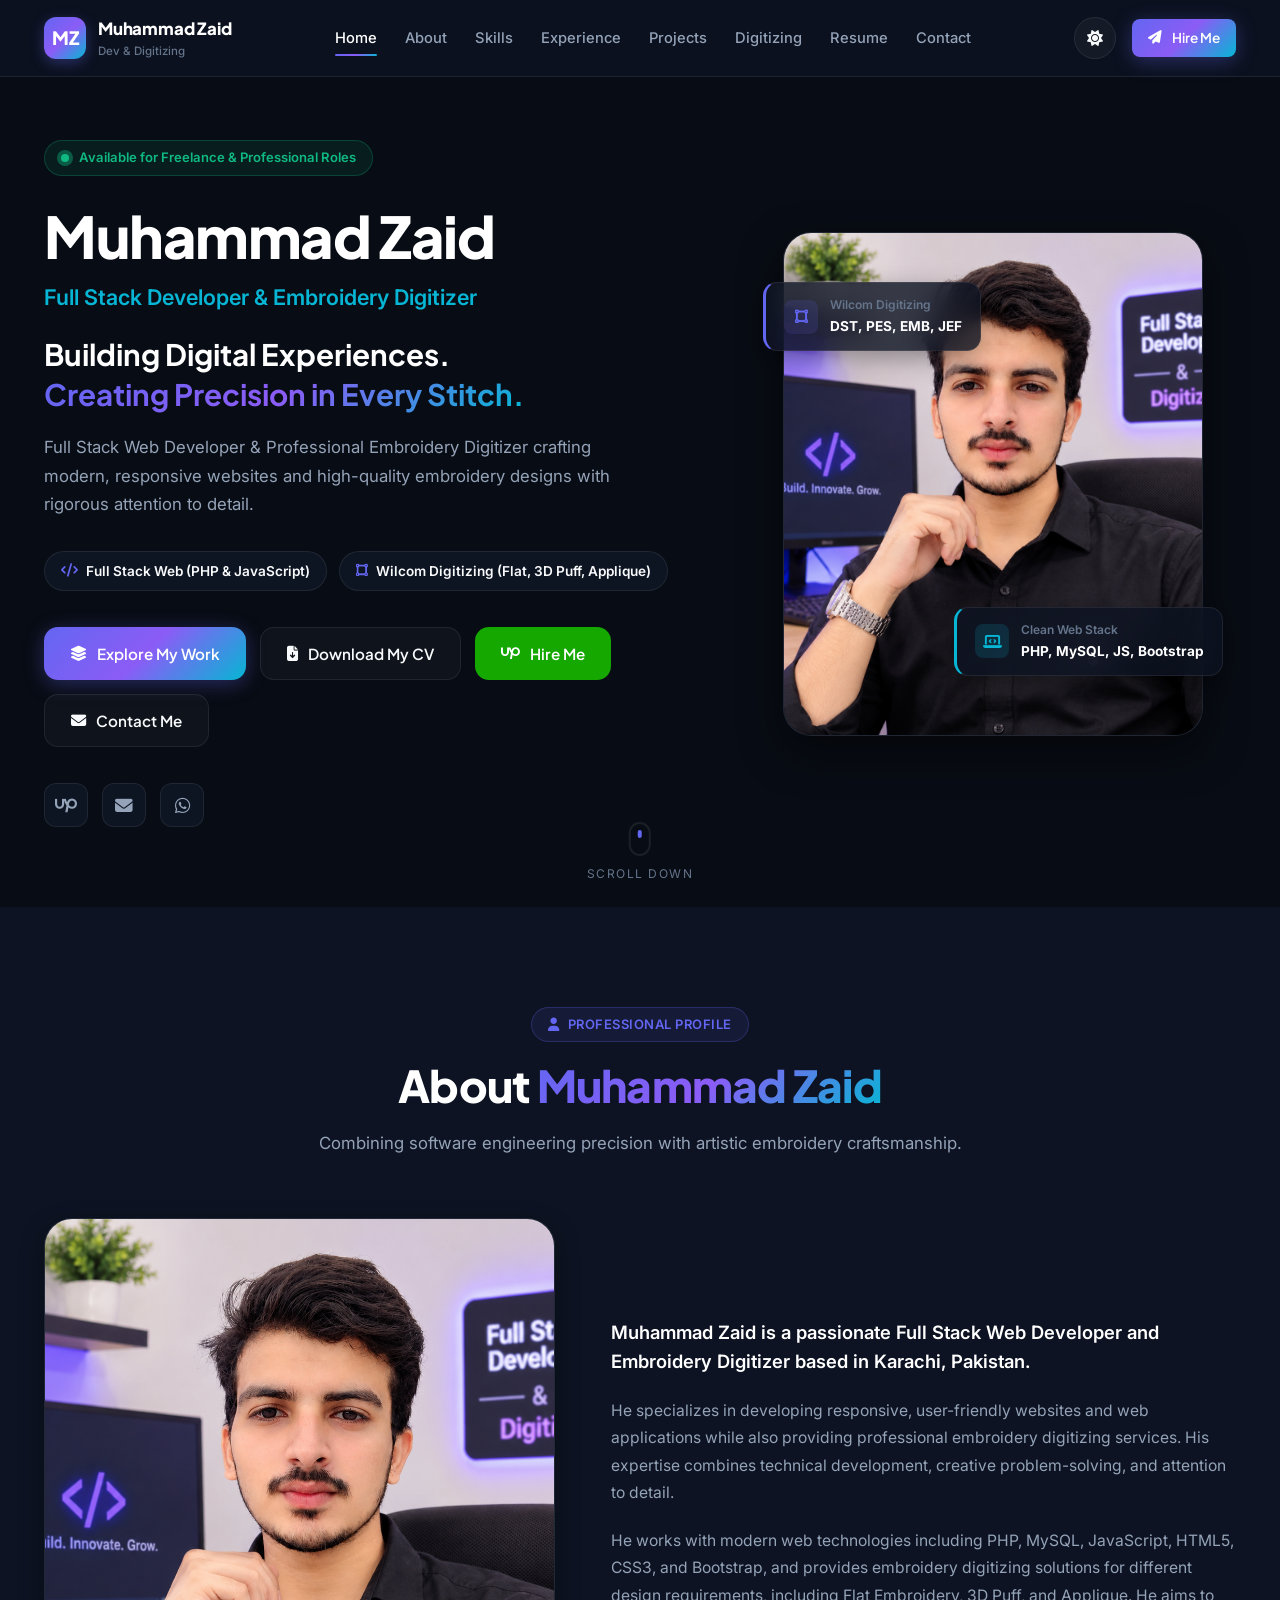
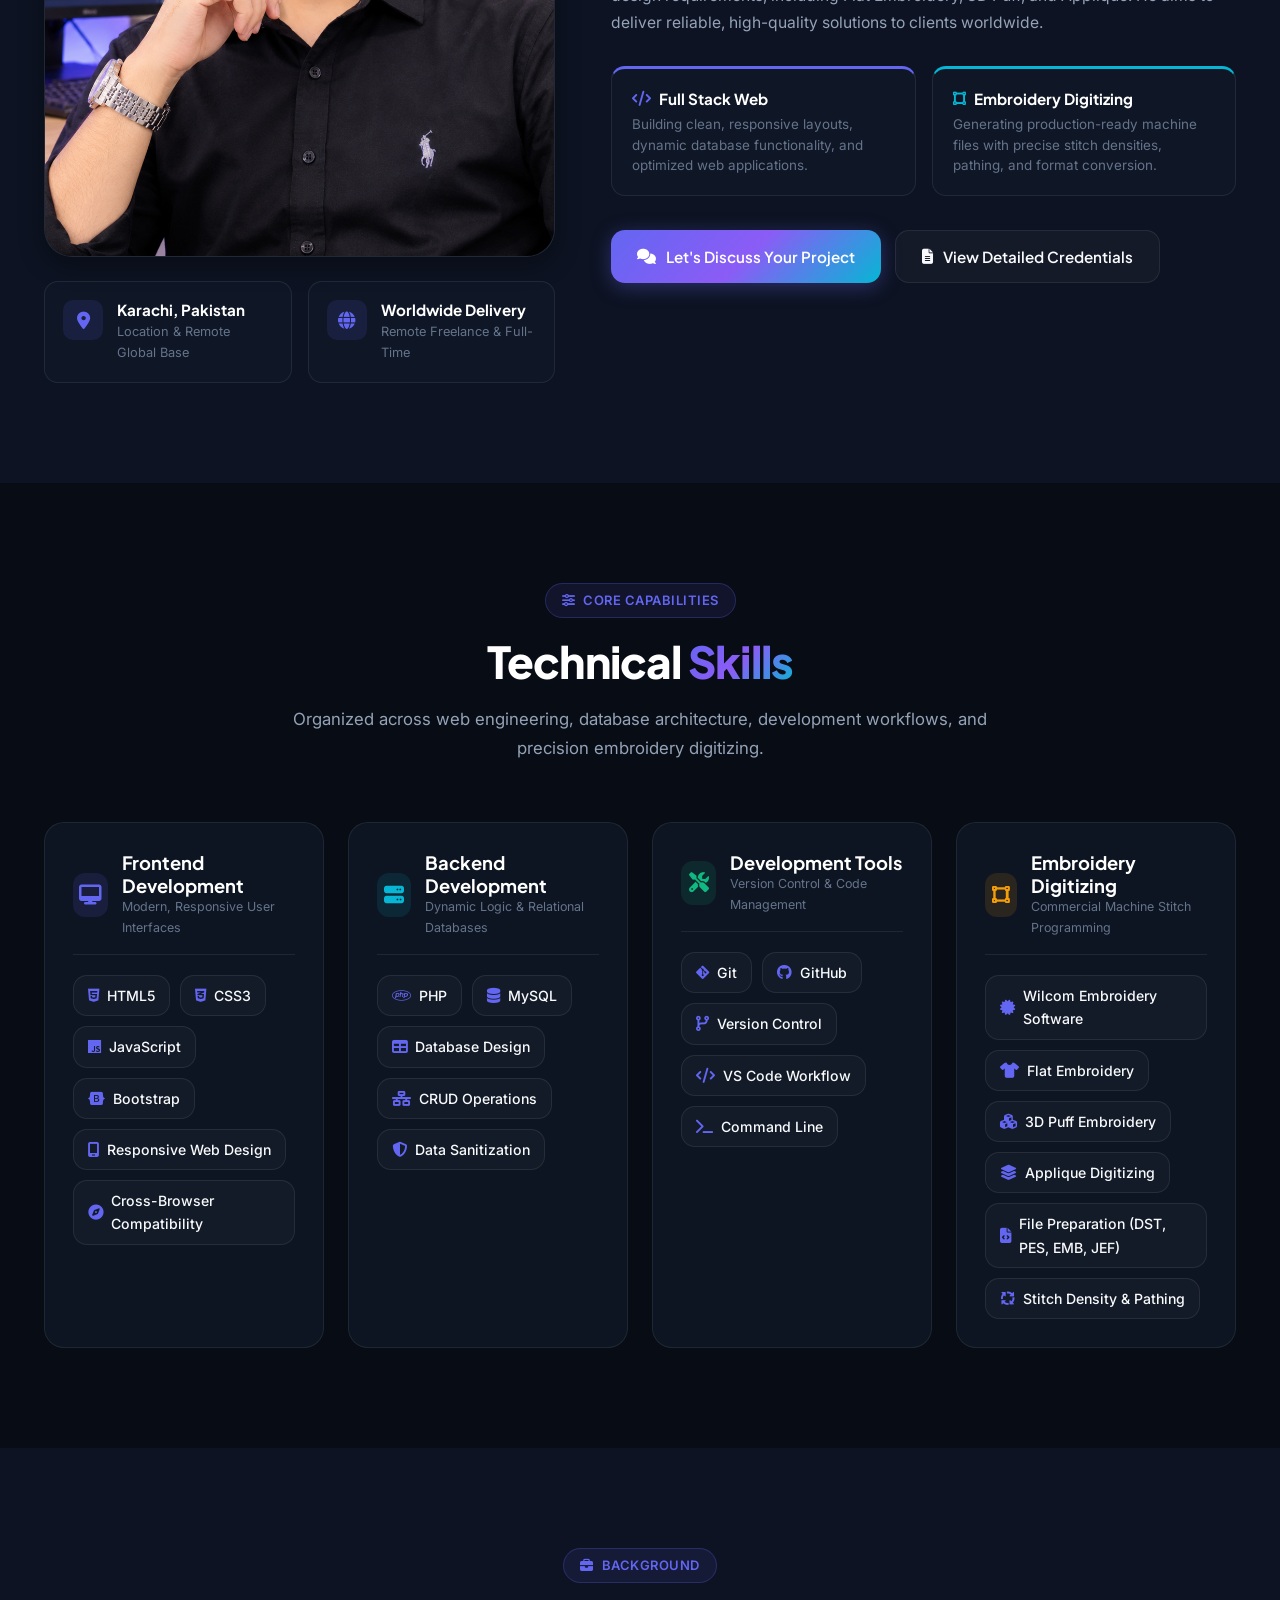
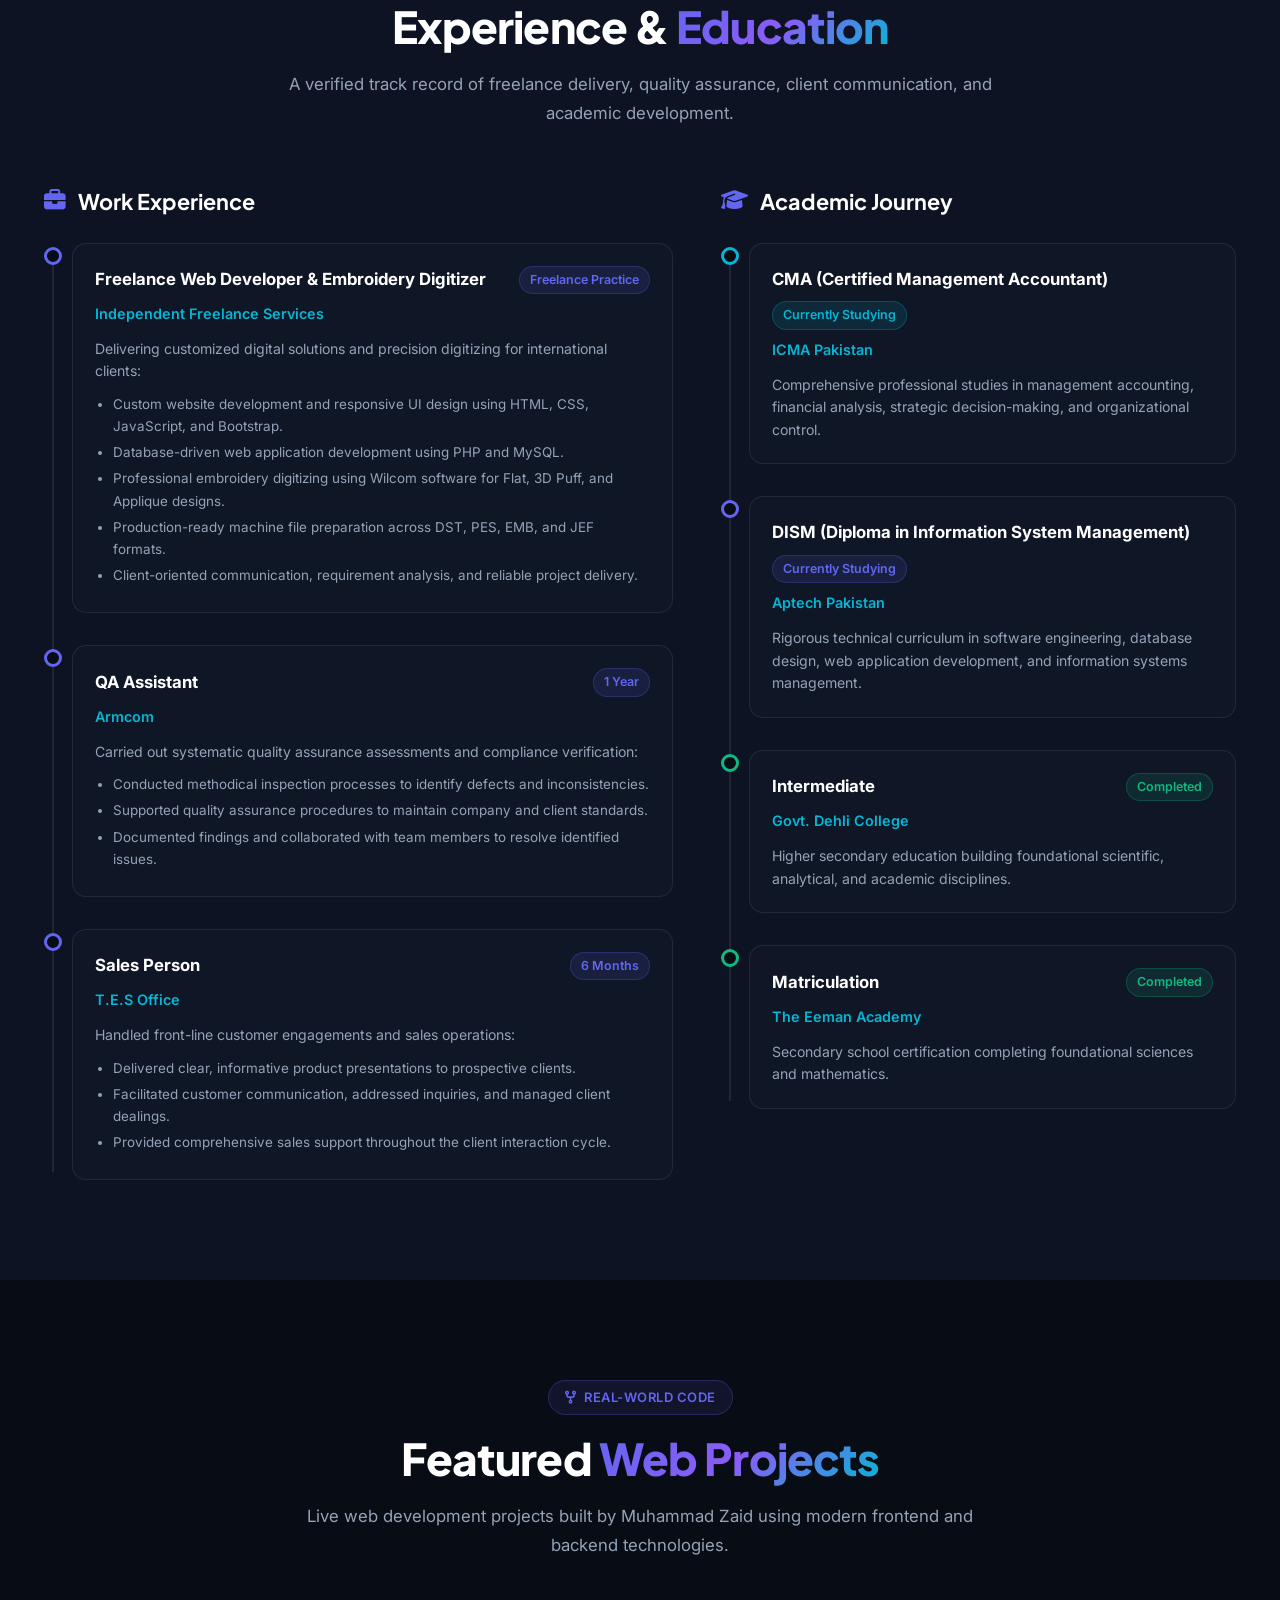
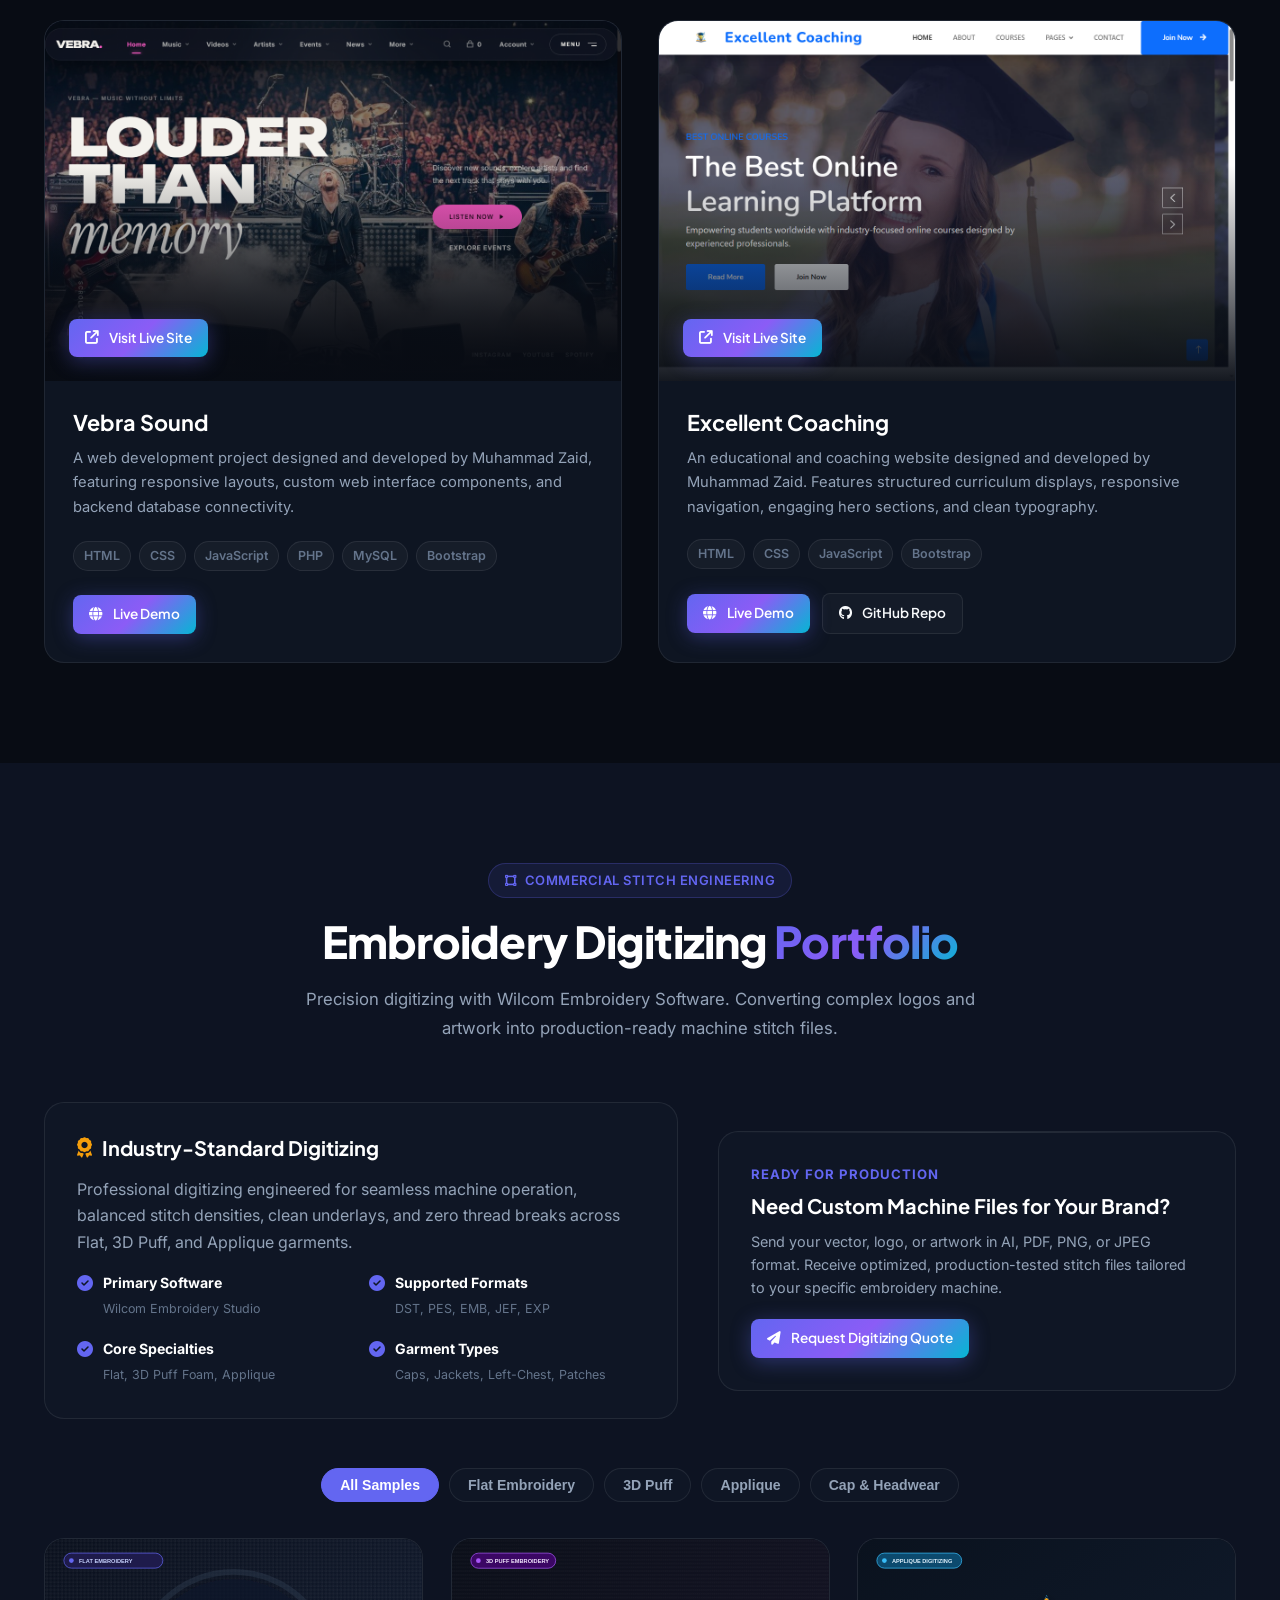
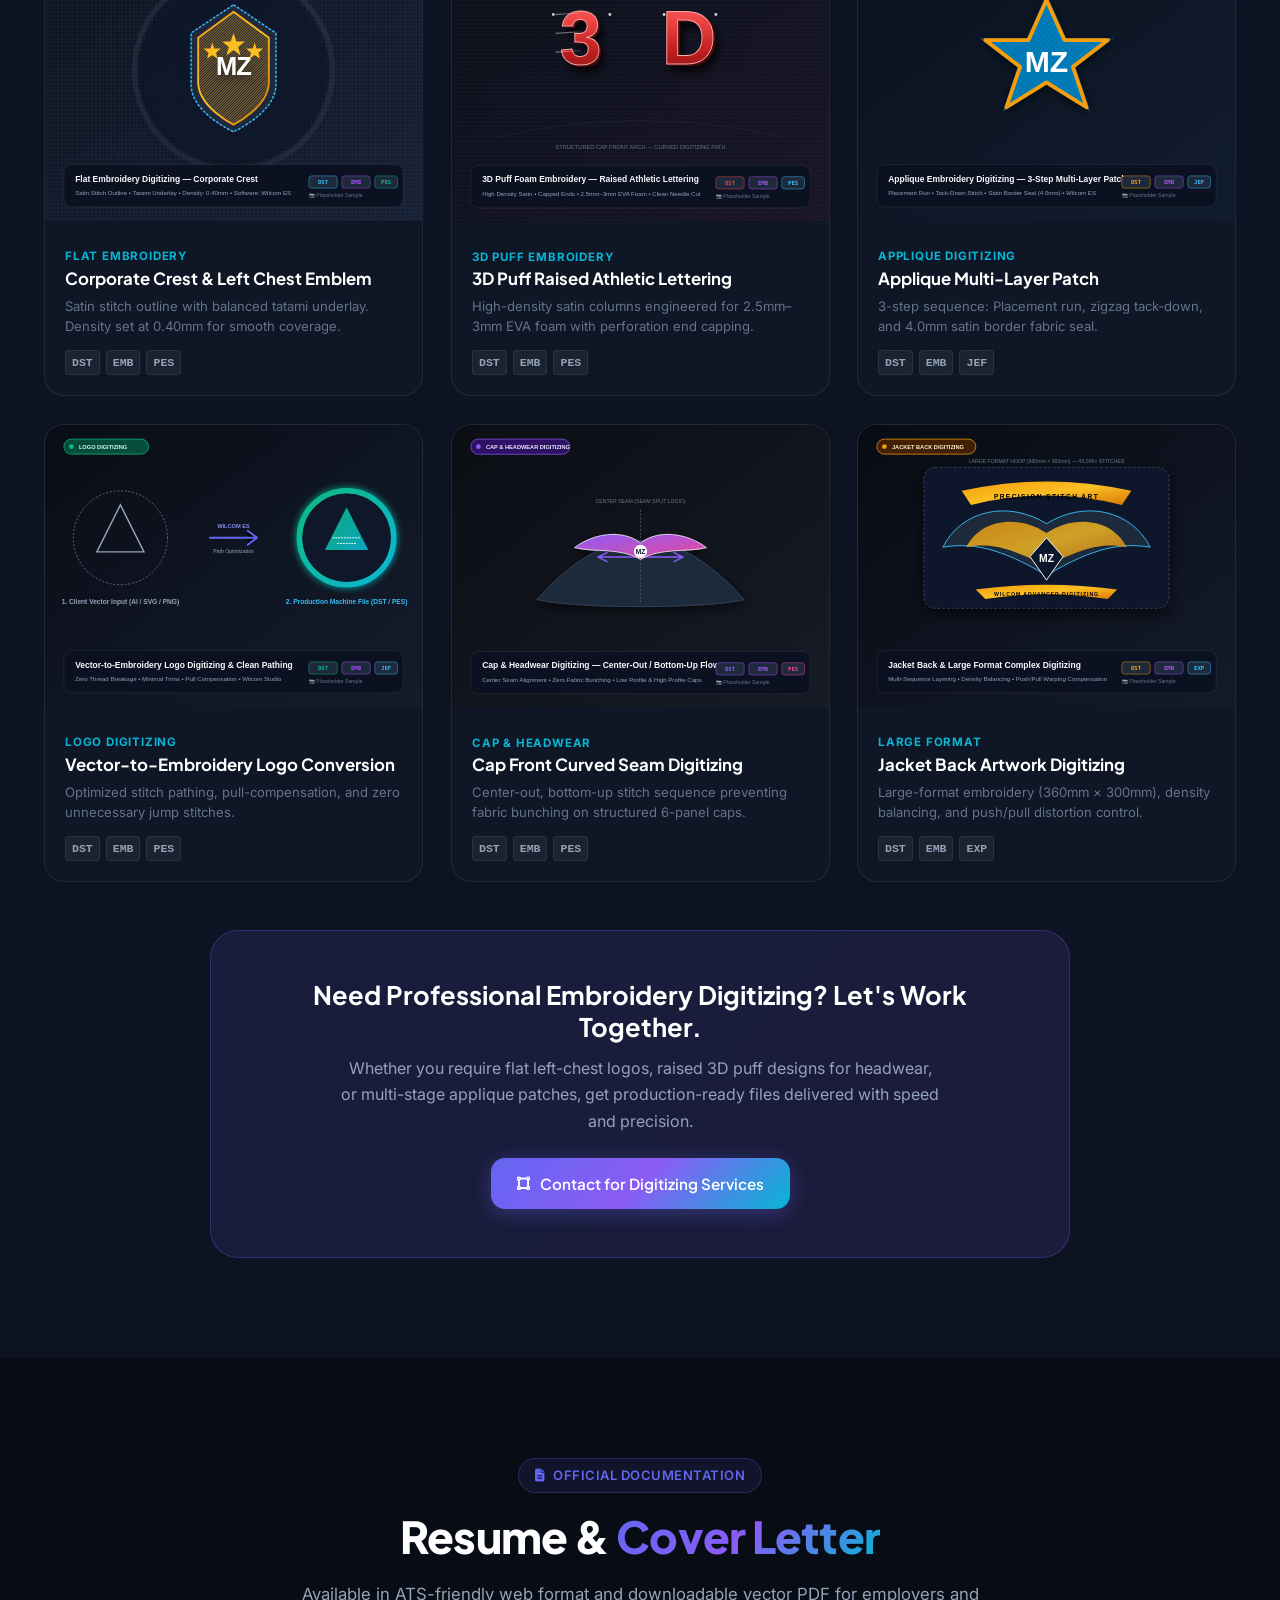
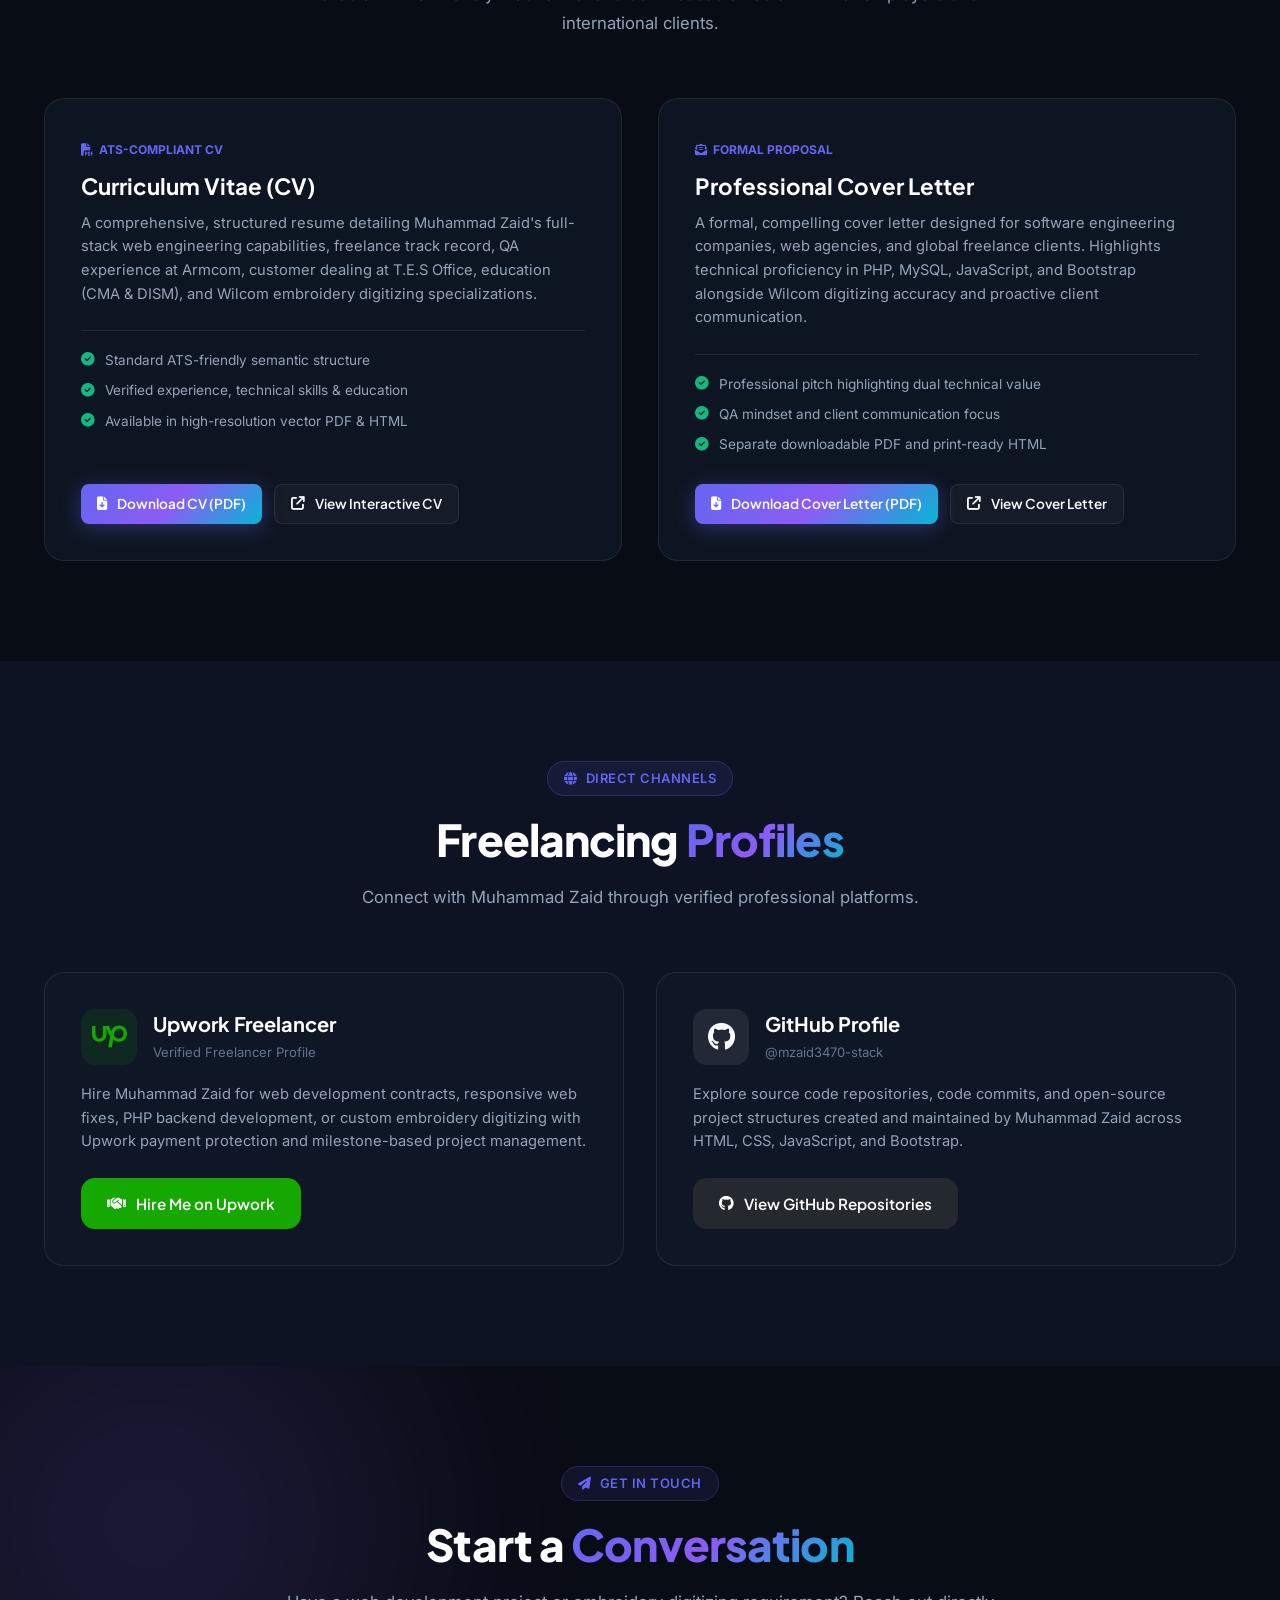
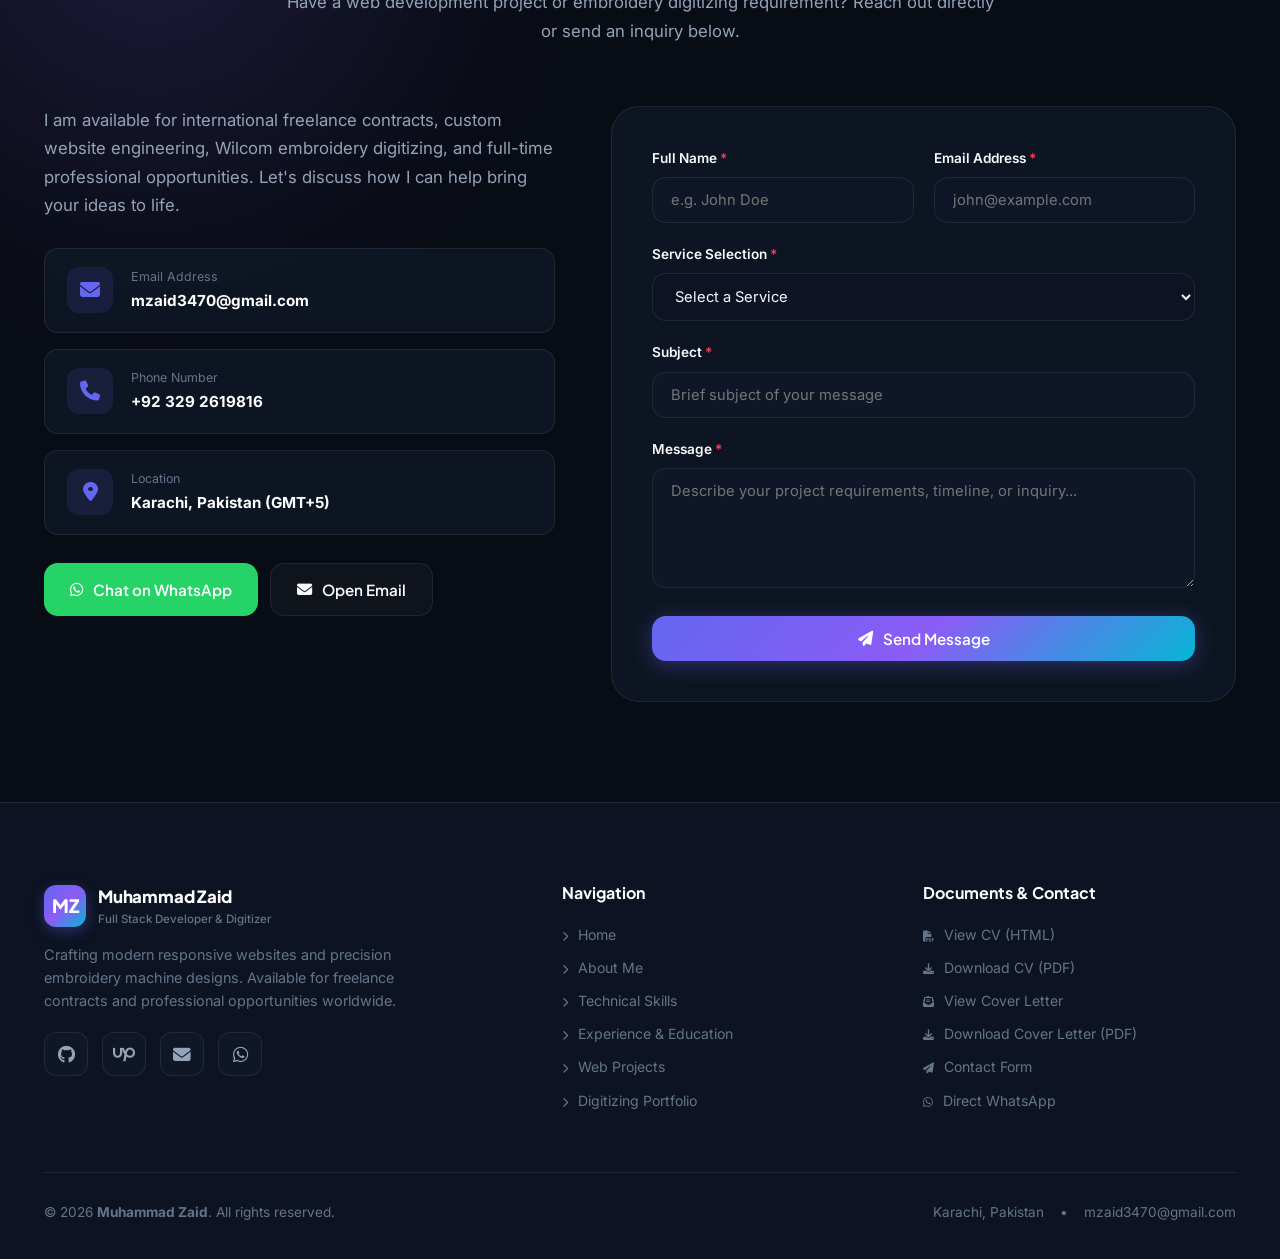
==== index.html @ b8ef4bdf "Initial portfolio upload" ====
<!DOCTYPE html>
<html lang="en" data-theme="dark">

<head>
  <meta charset="UTF-8">
  <meta name="viewport" content="width=device-width, initial-scale=1.0">

  <!-- Primary SEO Meta Tags -->
  <title>Muhammad Zaid — Full Stack Developer &amp; Professional Embroidery Digitizer</title>
  <meta name="title" content="Muhammad Zaid — Full Stack Developer &amp; Professional Embroidery Digitizer">
  <meta name="description"
    content="Official portfolio of Muhammad Zaid, Full Stack Web Developer &amp; Embroidery Digitizer based in Karachi, Pakistan. Specializing in PHP, MySQL, JavaScript, Bootstrap, and Wilcom Embroidery Digitizing (Flat, 3D Puff, Applique).">
  <meta name="keywords"
    content="Muhammad Zaid, Full Stack Developer, Web Developer in Karachi, PHP Developer, Embroidery Digitizer, Wilcom Digitizing, 3D Puff Digitizing, Professional Embroidery Services, Flat Embroidery, Applique Digitizing, DST, PES, EMB, Karachi Developer">
  <meta name="author" content="Muhammad Zaid">
  <meta name="robots" content="index, follow">

  <!-- Open Graph / Facebook -->
  <meta property="og:type" content="website">
  <meta property="og:url" content="https://mzaid3470-stack.github.io/">
  <meta property="og:title" content="Muhammad Zaid — Full Stack Developer &amp; Professional Embroidery Digitizer">
  <meta property="og:description"
    content="Building Digital Experiences. Creating Precision in Every Stitch. Explore web development projects and professional embroidery digitizing solutions.">
  <meta property="og:image" content="assets/images/profile/profile.png">

  <!-- Twitter -->
  <meta property="twitter:card" content="summary_large_image">
  <meta property="twitter:url" content="https://mzaid3470-stack.github.io/">
  <meta property="twitter:title" content="Muhammad Zaid — Full Stack Developer &amp; Professional Embroidery Digitizer">
  <meta property="twitter:description"
    content="Building Digital Experiences. Creating Precision in Every Stitch. Responsive web applications and precision embroidery digitizing.">
  <meta property="twitter:image" content="assets/images/profile/profile.png">

  <!-- Favicons -->
  <link rel="icon" type="image/svg+xml" href="assets/icons/favicon.svg">

  <!-- Google Fonts: Inter & Plus Jakarta Sans -->
  <link rel="preconnect" href="https://fonts.googleapis.com">
  <link rel="preconnect" href="https://fonts.gstatic.com" crossorigin>
  <link
    href="https://fonts.googleapis.com/css2?family=Inter:wght@400;500;600;700&family=Plus+Jakarta+Sans:wght@600;700;800;900&display=swap"
    rel="stylesheet">

  <!-- Font Awesome 6 -->
  <link rel="stylesheet" href="https://cdnjs.cloudflare.com/ajax/libs/font-awesome/6.4.0/css/all.min.css">

  <!-- Stylesheets -->
  <link rel="stylesheet" href="assets/css/style.css">
  <link rel="stylesheet" href="assets/css/animations.css">

  <!-- Schema.org JSON-LD Structured Data for SEO -->
  <script type="application/ld+json">
  {
    "@context": "https://schema.org",
    "@type": "Person",
    "name": "Muhammad Zaid",
    "jobTitle": "Full Stack Developer & Embroidery Digitizer",
    "url": "https://mzaid3470-stack.github.io/",
    "email": "mzaid3470@gmail.com",
    "telephone": "+923292619816",
    "address": {
      "@type": "PostalAddress",
      "addressLocality": "Karachi",
      "addressCountry": "Pakistan"
    },
    "sameAs": [
      "https://github.com/mzaid3470-stack",
      "https://www.upwork.com/freelancers/~01fb4c901421a1fd44?mp_source=share"
    ],
    "knowsAbout": [
      "Web Development",
      "PHP",
      "MySQL",
      "JavaScript",
      "Bootstrap",
      "HTML5",
      "CSS3",
      "Embroidery Digitizing",
      "Wilcom Embroidery Software",
      "Flat Embroidery",
      "3D Puff Embroidery",
      "Applique Digitizing"
    ]
  }
  </script>
</head>

<body>

  <!-- Background Decorative Glowing Orbs -->
  <div class="bg-glow-orb orb-1" aria-hidden="true"></div>
  <div class="bg-glow-orb orb-2" aria-hidden="true"></div>

  <!-- ========================================================================
       NAVIGATION BAR
       ======================================================================== -->
  <header class="navbar" role="banner">
    <div class="container nav-container">

      <!-- Brand Logo -->
      <a href="#home" class="nav-brand" aria-label="Muhammad Zaid Home">
        <div class="brand-logo-badge">MZ</div>
        <div class="brand-text">
          <span class="brand-name">Muhammad Zaid</span>
          <span class="brand-tagline">Dev &amp; Digitizing</span>
        </div>
      </a>

      <!-- Navigation Links -->
      <nav id="nav-menu" class="nav-menu" role="navigation" aria-label="Main Navigation">
        <a href="#home" class="nav-link active">Home</a>
        <a href="#about" class="nav-link">About</a>
        <a href="#skills" class="nav-link">Skills</a>
        <a href="#experience" class="nav-link">Experience</a>
        <a href="#projects" class="nav-link">Projects</a>
        <a href="#digitizing" class="nav-link">Digitizing</a>
        <a href="#resume" class="nav-link">Resume</a>
        <a href="#contact" class="nav-link">Contact</a>
      </nav>

      <!-- Nav Actions: Theme Toggle & Quick CTA -->
      <div class="nav-actions">
        <!-- Theme Toggle Button -->
        <button id="theme-toggle" class="theme-toggle" aria-label="Switch between dark and light mode">
          <i class="fa-solid fa-sun" aria-hidden="true"></i>
        </button>

        <!-- Quick Hire CTA -->
        <a href="https://www.upwork.com/freelancers/~01fb4c901421a1fd44?mp_source=share" target="_blank" rel="noopener"
          class="btn btn-sm btn-primary btn-shimmer">
          <i class="fa-solid fa-paper-plane" aria-hidden="true"></i> Hire Me
        </a>

        <!-- Mobile Menu Toggle Button -->
        <button id="mobile-toggle" class="mobile-toggle" aria-label="Toggle navigation menu" aria-expanded="false">
          <i class="fa-solid fa-bars" aria-hidden="true"></i>
        </button>
      </div>

    </div>
  </header>

  <main>
    <!-- ========================================================================
         SECTION 1: HERO
         ======================================================================== -->
    <section id="home" class="hero-section" aria-label="Introduction and Overview">
      <div class="container hero-grid">

        <!-- Hero Text Content -->
        <div class="hero-content reveal-on-scroll">

          <!-- Status Badge -->
          <div class="status-badge">
            <span class="pulse-dot"></span>
            <span>Available for Freelance &amp; Professional Roles</span>
          </div>

          <h1 class="hero-name">Muhammad Zaid</h1>
          <span class="hero-title-badge">Full Stack Developer &amp; Embroidery Digitizer</span>

          <h2 class="hero-headline">
            Building Digital Experiences. <br>
            <span class="gradient-text">Creating Precision in Every Stitch.</span>
          </h2>

          <p class="hero-intro">
            Full Stack Web Developer &amp; Professional Embroidery Digitizer crafting modern, responsive websites and
            high-quality embroidery designs with rigorous attention to detail.
          </p>

          <!-- Dual Specialty Tags -->
          <div class="dual-specialty-tags">
            <div class="specialty-tag">
              <i class="fa-solid fa-code"></i> Full Stack Web (PHP &amp; JavaScript)
            </div>
            <div class="specialty-tag">
              <i class="fa-solid fa-vector-square"></i> Wilcom Digitizing (Flat, 3D Puff, Applique)
            </div>
          </div>

          <!-- Hero Action Buttons -->
          <div class="hero-cta-group">
            <a href="#projects" class="btn btn-primary btn-shimmer">
              <i class="fa-solid fa-layer-group"></i> Explore My Work
            </a>
            <a href="assets/documents/Muhammad_Zaid_CV.pdf" download="Muhammad_Zaid_CV.pdf" class="btn btn-outline">
              <i class="fa-solid fa-file-arrow-down"></i> Download My CV
            </a>
            <a href="https://www.upwork.com/freelancers/~01fb4c901421a1fd44?mp_source=share" target="_blank"
              rel="noopener" class="btn btn-upwork">
              <i class="fa-brands fa-upwork"></i> Hire Me
            </a>
            <a href="#contact" class="btn btn-outline">
              <i class="fa-solid fa-envelope"></i> Contact Me
            </a>
          </div>

          <!-- Hero Social Links -->
          <div class="hero-social-links">
           
            <a href="https://www.upwork.com/freelancers/~01fb4c901421a1fd44?mp_source=share" target="_blank"
              rel="noopener" class="social-link" aria-label="Hire on Upwork">
              <i class="fa-brands fa-upwork"></i>
            </a>
            <a href="mailto:mzaid3470@gmail.com" class="social-link" aria-label="Send Email">
              <i class="fa-solid fa-envelope"></i>
            </a>
            <a href="https://wa.me/923292619816" target="_blank" rel="noopener" class="social-link"
              aria-label="Chat on WhatsApp">
              <i class="fa-brands fa-whatsapp"></i>
            </a>
          </div>

        </div>

        <!-- Hero Visual / Profile Image Card with Floating Badges -->
        <div class="hero-visual reveal-on-scroll delay-2">
          <div class="avatar-card-wrapper">

            <!-- Floating Badge 1: Embroidery Digitizing -->
            <div class="floating-badge badge-1">
              <div class="badge-icon">
                <i class="fa-solid fa-vector-square"></i>
              </div>
              <div class="badge-content">
                <span class="badge-title">Wilcom Digitizing</span>
                <span class="badge-val">DST, PES, EMB, JEF</span>
              </div>
            </div>

            <!-- Profile Avatar Frame -->
            <div class="avatar-frame">
              <img src="assets/images/profile/profile.png"
                alt="Muhammad Zaid — Full Stack Developer and Professional Embroidery Digitizer" id="profile-img">
            </div>

            <!-- Floating Badge 2: Web Stack -->
            <div class="floating-badge badge-2">
              <div class="badge-icon">
                <i class="fa-solid fa-laptop-code"></i>
              </div>
              <div class="badge-content">
                <span class="badge-title">Clean Web Stack</span>
                <span class="badge-val">PHP, MySQL, JS, Bootstrap</span>
              </div>
            </div>

          </div>
        </div>

      </div>

      <!-- Scroll Indicator -->
      <a href="#about" class="hero-scroll-indicator" aria-label="Scroll down to About section">
        <div class="mouse-icon">
          <div class="mouse-wheel"></div>
        </div>
        <span>Scroll Down</span>
      </a>
    </section>


    <!-- ========================================================================
         SECTION 2: ABOUT ME
         ======================================================================== -->
    <section id="about" class="section section-alt" aria-label="About Muhammad Zaid">
      <div class="container">

        <div class="section-header reveal-on-scroll">
          <span class="section-tag"><i class="fa-solid fa-user"></i> Professional Profile</span>
          <h2 class="section-title">About <span class="gradient-text">Muhammad Zaid</span></h2>
          <p class="section-description">
            Combining software engineering precision with artistic embroidery craftsmanship.
          </p>
        </div>

        <div class="about-grid">

          <!-- Left Column: Visual Profile Card & Quick Facts -->
          <div class="about-card-wrapper reveal-left">
            <div class="about-image-card">
              <img src="assets/images/profile/profile.png" alt="Muhammad Zaid Profile Picture">
            </div>

            <!-- Quick Metrics Grid (factual) -->
            <div class="experience-metrics-grid">
              <div class="metric-card">
                <div class="metric-icon"><i class="fa-solid fa-location-dot"></i></div>
                <div class="metric-info">
                  <h4>Karachi, Pakistan</h4>
                  <p>Location &amp; Remote Global Base</p>
                </div>
              </div>
              <div class="metric-card">
                <div class="metric-icon"><i class="fa-solid fa-globe"></i></div>
                <div class="metric-info">
                  <h4>Worldwide Delivery</h4>
                  <p>Remote Freelance &amp; Full-Time</p>
                </div>
              </div>
            </div>
          </div>

          <!-- Right Column: Professional Narrative -->
          <div class="about-text-content reveal-right">
            <p class="about-lead">
              Muhammad Zaid is a passionate Full Stack Web Developer and Embroidery Digitizer based in Karachi,
              Pakistan.
            </p>

            <p class="about-body">
              He specializes in developing responsive, user-friendly websites and web applications while also providing
              professional embroidery digitizing services. His expertise combines technical development, creative
              problem-solving, and attention to detail.
            </p>

            <p class="about-body">
              He works with modern web technologies including PHP, MySQL, JavaScript, HTML5, CSS3, and Bootstrap, and
              provides embroidery digitizing solutions for different design requirements, including Flat Embroidery, 3D
              Puff, and Applique. He aims to deliver reliable, high-quality solutions to clients worldwide.
            </p>

            <!-- Dual Pillars Breakdown -->
            <div class="about-pillars">
              <div class="pillar-card">
                <h4><i class="fa-solid fa-code" style="color: var(--accent-indigo);"></i> Full Stack Web</h4>
                <p>Building clean, responsive layouts, dynamic database functionality, and optimized web applications.
                </p>
              </div>
              <div class="pillar-card">
                <h4><i class="fa-solid fa-vector-square" style="color: var(--accent-cyan);"></i> Embroidery Digitizing
                </h4>
                <p>Generating production-ready machine files with precise stitch densities, pathing, and format
                  conversion.</p>
              </div>
            </div>

            <div style="margin-top: 14px; display: flex; gap: 14px; flex-wrap: wrap;">
              <a href="#contact" class="btn btn-primary">
                <i class="fa-solid fa-comments"></i> Let's Discuss Your Project
              </a>
              <a href="#resume" class="btn btn-outline">
                <i class="fa-solid fa-file-lines"></i> View Detailed Credentials
              </a>
            </div>

          </div>

        </div>

      </div>
    </section>


    <!-- ========================================================================
         SECTION 3: TECHNICAL SKILLS
         ======================================================================== -->
    <section id="skills" class="section" aria-label="Technical Skills and Competencies">
      <div class="container">

        <div class="section-header reveal-on-scroll">
          <span class="section-tag"><i class="fa-solid fa-sliders"></i> Core Capabilities</span>
          <h2 class="section-title">Technical <span class="gradient-text">Skills</span></h2>
          <p class="section-description">
            Organized across web engineering, database architecture, development workflows, and precision embroidery
            digitizing.
          </p>
        </div>

        <div class="skills-container-grid">

          <!-- Category 1: Frontend Development -->
          <div class="skills-category-card cat-frontend reveal-on-scroll delay-1">
            <div class="category-header">
              <div class="category-icon">
                <i class="fa-solid fa-desktop"></i>
              </div>
              <div>
                <h3>Frontend Development</h3>
                <span>Modern, Responsive User Interfaces</span>
              </div>
            </div>
            <div class="skills-list">
              <span class="skill-chip"><i class="fa-brands fa-html5"></i> HTML5</span>
              <span class="skill-chip"><i class="fa-brands fa-css3-alt"></i> CSS3</span>
              <span class="skill-chip"><i class="fa-brands fa-js"></i> JavaScript</span>
              <span class="skill-chip"><i class="fa-brands fa-bootstrap"></i> Bootstrap</span>
              <span class="skill-chip"><i class="fa-solid fa-mobile-screen"></i> Responsive Web Design</span>
              <span class="skill-chip"><i class="fa-solid fa-compass"></i> Cross-Browser Compatibility</span>
            </div>
          </div>

          <!-- Category 2: Backend Development -->
          <div class="skills-category-card cat-backend reveal-on-scroll delay-2">
            <div class="category-header">
              <div class="category-icon">
                <i class="fa-solid fa-server"></i>
              </div>
              <div>
                <h3>Backend Development</h3>
                <span>Dynamic Logic &amp; Relational Databases</span>
              </div>
            </div>
            <div class="skills-list">
              <span class="skill-chip"><i class="fa-brands fa-php"></i> PHP</span>
              <span class="skill-chip"><i class="fa-solid fa-database"></i> MySQL</span>
              <span class="skill-chip"><i class="fa-solid fa-table"></i> Database Design</span>
              <span class="skill-chip"><i class="fa-solid fa-network-wired"></i> CRUD Operations</span>
              <span class="skill-chip"><i class="fa-solid fa-shield-halved"></i> Data Sanitization</span>
            </div>
          </div>

          <!-- Category 3: Development Tools -->
          <div class="skills-category-card cat-tools reveal-on-scroll delay-3">
            <div class="category-header">
              <div class="category-icon">
                <i class="fa-solid fa-screwdriver-wrench"></i>
              </div>
              <div>
                <h3>Development Tools</h3>
                <span>Version Control &amp; Code Management</span>
              </div>
            </div>
            <div class="skills-list">
              <span class="skill-chip"><i class="fa-brands fa-git-alt"></i> Git</span>
              <span class="skill-chip"><i class="fa-brands fa-github"></i> GitHub</span>
              <span class="skill-chip"><i class="fa-solid fa-code-branch"></i> Version Control</span>
              <span class="skill-chip"><i class="fa-solid fa-code"></i> VS Code Workflow</span>
              <span class="skill-chip"><i class="fa-solid fa-terminal"></i> Command Line</span>
            </div>
          </div>

          <!-- Category 4: Embroidery Digitizing -->
          <div class="skills-category-card cat-digitizing reveal-on-scroll delay-4">
            <div class="category-header">
              <div class="category-icon">
                <i class="fa-solid fa-vector-square"></i>
              </div>
              <div>
                <h3>Embroidery Digitizing</h3>
                <span>Commercial Machine Stitch Programming</span>
              </div>
            </div>
            <div class="skills-list">
              <span class="skill-chip"><i class="fa-solid fa-certificate"></i> Wilcom Embroidery Software</span>
              <span class="skill-chip"><i class="fa-solid fa-shirt"></i> Flat Embroidery</span>
              <span class="skill-chip"><i class="fa-solid fa-cubes"></i> 3D Puff Embroidery</span>
              <span class="skill-chip"><i class="fa-solid fa-layer-group"></i> Applique Digitizing</span>
              <span class="skill-chip"><i class="fa-solid fa-file-code"></i> File Preparation (DST, PES, EMB,
                JEF)</span>
              <span class="skill-chip"><i class="fa-solid fa-arrows-spin"></i> Stitch Density &amp; Pathing</span>
            </div>
          </div>

        </div>

      </div>
    </section>


    <!-- ========================================================================
         SECTION 4 & 5: PROFESSIONAL EXPERIENCE & EDUCATION
         ======================================================================== -->
    <section id="experience" class="section section-alt" aria-label="Professional Experience and Education">
      <div class="container">

        <div class="section-header reveal-on-scroll">
          <span class="section-tag"><i class="fa-solid fa-briefcase"></i> Background</span>
          <h2 class="section-title">Experience &amp; <span class="gradient-text">Education</span></h2>
          <p class="section-description">
            A verified track record of freelance delivery, quality assurance, client communication, and academic
            development.
          </p>
        </div>

        <div class="dual-timeline-grid">

          <!-- Left Column: Professional Experience -->
          <div class="timeline-column reveal-left">
            <h3><i class="fa-solid fa-briefcase"></i> Work Experience</h3>
            <div class="timeline-container">

              <!-- Experience 1: Freelance -->
              <div class="timeline-item">
                <div class="timeline-marker"></div>
                <div class="timeline-content">
                  <div class="timeline-badge-bar">
                    <span class="timeline-role">Freelance Web Developer &amp; Embroidery Digitizer</span>
                    <span class="timeline-duration">Freelance Practice</span>
                  </div>
                  <div class="timeline-company">Independent Freelance Services</div>
                  <p class="timeline-desc">
                    Delivering customized digital solutions and precision digitizing for international clients:
                  </p>
                  <ul class="timeline-bullets">
                    <li>Custom website development and responsive UI design using HTML, CSS, JavaScript, and Bootstrap.
                    </li>
                    <li>Database-driven web application development using PHP and MySQL.</li>
                    <li>Professional embroidery digitizing using Wilcom software for Flat, 3D Puff, and Applique
                      designs.</li>
                    <li>Production-ready machine file preparation across DST, PES, EMB, and JEF formats.</li>
                    <li>Client-oriented communication, requirement analysis, and reliable project delivery.</li>
                  </ul>
                </div>
              </div>

              <!-- Experience 2: Armcom -->
              <div class="timeline-item">
                <div class="timeline-marker"></div>
                <div class="timeline-content">
                  <div class="timeline-badge-bar">
                    <span class="timeline-role">QA Assistant</span>
                    <span class="timeline-duration">1 Year</span>
                  </div>
                  <div class="timeline-company">Armcom</div>
                  <p class="timeline-desc">
                    Carried out systematic quality assurance assessments and compliance verification:
                  </p>
                  <ul class="timeline-bullets">
                    <li>Conducted methodical inspection processes to identify defects and inconsistencies.</li>
                    <li>Supported quality assurance procedures to maintain company and client standards.</li>
                    <li>Documented findings and collaborated with team members to resolve identified issues.</li>
                  </ul>
                </div>
              </div>

              <!-- Experience 3: T.E.S Office -->
              <div class="timeline-item">
                <div class="timeline-marker"></div>
                <div class="timeline-content">
                  <div class="timeline-badge-bar">
                    <span class="timeline-role">Sales Person</span>
                    <span class="timeline-duration">6 Months</span>
                  </div>
                  <div class="timeline-company">T.E.S Office</div>
                  <p class="timeline-desc">
                    Handled front-line customer engagements and sales operations:
                  </p>
                  <ul class="timeline-bullets">
                    <li>Delivered clear, informative product presentations to prospective clients.</li>
                    <li>Facilitated customer communication, addressed inquiries, and managed client dealings.</li>
                    <li>Provided comprehensive sales support throughout the client interaction cycle.</li>
                  </ul>
                </div>
              </div>

            </div>
          </div>

          <!-- Right Column: Education Timeline -->
          <div class="timeline-column reveal-right" id="education">
            <h3><i class="fa-solid fa-graduation-cap"></i> Academic Journey</h3>
            <div class="timeline-container">

              <!-- Education 1: CMA -->
              <div class="timeline-item">
                <div class="timeline-marker" style="border-color: var(--accent-cyan);"></div>
                <div class="timeline-content">
                  <div class="timeline-badge-bar">
                    <span class="timeline-role">CMA (Certified Management Accountant)</span>
                    <span class="timeline-duration"
                      style="background: rgba(6, 182, 212, 0.12); color: var(--accent-cyan); border-color: rgba(6, 182, 212, 0.25);">Currently
                      Studying</span>
                  </div>
                  <div class="timeline-company">ICMA Pakistan</div>
                  <p class="timeline-desc">
                    Comprehensive professional studies in management accounting, financial analysis, strategic
                    decision-making, and organizational control.
                  </p>
                </div>
              </div>

              <!-- Education 2: DISM -->
              <div class="timeline-item">
                <div class="timeline-marker" style="border-color: var(--accent-indigo);"></div>
                <div class="timeline-content">
                  <div class="timeline-badge-bar">
                    <span class="timeline-role">DISM (Diploma in Information System Management)</span>
                    <span class="timeline-duration">Currently Studying</span>
                  </div>
                  <div class="timeline-company">Aptech Pakistan</div>
                  <p class="timeline-desc">
                    Rigorous technical curriculum in software engineering, database design, web application development,
                    and information systems management.
                  </p>
                </div>
              </div>

              <!-- Education 3: Intermediate -->
              <div class="timeline-item">
                <div class="timeline-marker" style="border-color: var(--accent-emerald);"></div>
                <div class="timeline-content">
                  <div class="timeline-badge-bar">
                    <span class="timeline-role">Intermediate</span>
                    <span class="timeline-duration"
                      style="background: rgba(16, 185, 129, 0.12); color: var(--accent-emerald); border-color: rgba(16, 185, 129, 0.25);">Completed</span>
                  </div>
                  <div class="timeline-company">Govt. Dehli College</div>
                  <p class="timeline-desc">
                    Higher secondary education building foundational scientific, analytical, and academic disciplines.
                  </p>
                </div>
              </div>

              <!-- Education 4: Matriculation -->
              <div class="timeline-item">
                <div class="timeline-marker" style="border-color: var(--accent-emerald);"></div>
                <div class="timeline-content">
                  <div class="timeline-badge-bar">
                    <span class="timeline-role">Matriculation</span>
                    <span class="timeline-duration"
                      style="background: rgba(16, 185, 129, 0.12); color: var(--accent-emerald); border-color: rgba(16, 185, 129, 0.25);">Completed</span>
                  </div>
                  <div class="timeline-company">The Eeman Academy</div>
                  <p class="timeline-desc">
                    Secondary school certification completing foundational sciences and mathematics.
                  </p>
                </div>
              </div>

            </div>
          </div>

        </div>

      </div>
    </section>


    <!-- ========================================================================
         SECTION 6: FEATURED WEB DEVELOPMENT PROJECTS
         ======================================================================== -->
    <section id="projects" class="section" aria-label="Featured Web Development Projects">
      <div class="container">

        <div class="section-header reveal-on-scroll">
          <span class="section-tag"><i class="fa-solid fa-code-fork"></i> Real-World Code</span>
          <h2 class="section-title">Featured <span class="gradient-text">Web Projects</span></h2>
          <p class="section-description">
            Live web development projects built by Muhammad Zaid using modern frontend and backend technologies.
          </p>
        </div>

        <div class="projects-grid">

          <!-- Project 1: Vebra Sound -->
          <div class="project-card reveal-on-scroll delay-1">
            <div class="project-thumbnail">
              <img src="assets/images/projects/vebra-sound.png"
                alt="Vebra Sound — Web Development Project by Muhammad Zaid" loading="lazy">
              <div class="project-overlay">
                <a href="https://vebraofficial.great-site.net/" target="_blank" rel="noopener"
                  class="btn btn-sm btn-primary">
                  <i class="fa-solid fa-arrow-up-right-from-square"></i> Visit Live Site
                </a>
              </div>
            </div>

            <div class="project-details">
              <h3 class="project-title">Vebra Sound</h3>
              <p class="project-desc">
                A web development project designed and developed by Muhammad Zaid, featuring responsive layouts, custom
                web interface components, and backend database connectivity.
              </p>

              <!-- Technologies Used -->
              <div class="project-tech-tags">
                <span class="tech-pill">HTML</span>
                <span class="tech-pill">CSS</span>
                <span class="tech-pill">JavaScript</span>
                <span class="tech-pill">PHP</span>
                <span class="tech-pill">MySQL</span>
                <span class="tech-pill">Bootstrap</span>
              </div>

              <div class="project-actions">
                <a href="https://vebraofficial.great-site.net/" target="_blank" rel="noopener"
                  class="btn btn-primary btn-sm">
                  <i class="fa-solid fa-globe"></i> Live Demo
                </a>
              </div>
            </div>
          </div>

          <!-- Project 2: Excellent Coaching -->
          <div class="project-card reveal-on-scroll delay-2">
            <div class="project-thumbnail">
              <img src="assets/images/projects/excellent-coaching.png"
                alt="Excellent Coaching — Educational Website by Muhammad Zaid" loading="lazy">
              <div class="project-overlay">
                <a href="https://mzaid3470-stack.github.io/E-projectZaid/" target="_blank" rel="noopener"
                  class="btn btn-sm btn-primary">
                  <i class="fa-solid fa-arrow-up-right-from-square"></i> Visit Live Site
                </a>
              </div>
            </div>

            <div class="project-details">
              <h3 class="project-title">Excellent Coaching</h3>
              <p class="project-desc">
                An educational and coaching website designed and developed by Muhammad Zaid. Features structured
                curriculum displays, responsive navigation, engaging hero sections, and clean typography.
              </p>

              <!-- Technologies Used -->
              <div class="project-tech-tags">
                <span class="tech-pill">HTML</span>
                <span class="tech-pill">CSS</span>
                <span class="tech-pill">JavaScript</span>
                <span class="tech-pill">Bootstrap</span>
              </div>

              <div class="project-actions">
                <a href="https://mzaid3470-stack.github.io/E-projectZaid/" target="_blank" rel="noopener"
                  class="btn btn-primary btn-sm">
                  <i class="fa-solid fa-globe"></i> Live Demo
                </a>
                <a href="https://github.com/mzaid3470-stack/E-projectZaid" target="_blank" rel="noopener"
                  class="btn btn-outline btn-sm">
                  <i class="fa-brands fa-github"></i> GitHub Repo
                </a>
              </div>
            </div>
          </div>

        </div>

      </div>
    </section>


    <!-- ========================================================================
         SECTION 7: EMBROIDERY DIGITIZING PORTFOLIO
         ======================================================================== -->
    <section id="digitizing" class="section section-alt" aria-label="Embroidery Digitizing Services & Portfolio">
      <div class="container">

        <div class="section-header reveal-on-scroll">
          <span class="section-tag"><i class="fa-solid fa-vector-square"></i> Commercial Stitch Engineering</span>
          <h2 class="section-title">Embroidery Digitizing <span class="gradient-text">Portfolio</span></h2>
          <p class="section-description">
            Precision digitizing with Wilcom Embroidery Software. Converting complex logos and artwork into
            production-ready machine stitch files.
          </p>
        </div>

        <!-- Technical Overview & File Specifications -->
        <div class="digitizing-overview-grid reveal-on-scroll">

          <div class="digitizing-spec-card">
            <h3><i class="fa-solid fa-award"></i> Industry-Standard Digitizing</h3>
            <p>
              Professional digitizing engineered for seamless machine operation, balanced stitch densities, clean
              underlays, and zero thread breaks across Flat, 3D Puff, and Applique garments.
            </p>

            <div class="spec-list">
              <div class="spec-item">
                <i class="fa-solid fa-check-circle"></i>
                <div>
                  <strong>Primary Software</strong>
                  <span>Wilcom Embroidery Studio</span>
                </div>
              </div>
              <div class="spec-item">
                <i class="fa-solid fa-check-circle"></i>
                <div>
                  <strong>Supported Formats</strong>
                  <span>DST, PES, EMB, JEF, EXP</span>
                </div>
              </div>
              <div class="spec-item">
                <i class="fa-solid fa-check-circle"></i>
                <div>
                  <strong>Core Specialties</strong>
                  <span>Flat, 3D Puff Foam, Applique</span>
                </div>
              </div>
              <div class="spec-item">
                <i class="fa-solid fa-check-circle"></i>
                <div>
                  <strong>Garment Types</strong>
                  <span>Caps, Jackets, Left-Chest, Patches</span>
                </div>
              </div>
            </div>
          </div>

          <!-- Quick Quote / Info Card -->
          <div class="glass-card" style="display: flex; flex-direction: column; justify-content: center;">
            <span
              style="font-size: 0.82rem; font-weight: 700; color: var(--accent-indigo); text-transform: uppercase; letter-spacing: 1px; margin-bottom: 8px;">
              Ready for Production
            </span>
            <h4 style="font-size: 1.25rem; font-weight: 700; margin-bottom: 12px; color: var(--text-highlight);">
              Need Custom Machine Files for Your Brand?
            </h4>
            <p style="font-size: 0.9rem; color: var(--text-secondary); margin-bottom: 20px; line-height: 1.6;">
              Send your vector, logo, or artwork in AI, PDF, PNG, or JPEG format. Receive optimized, production-tested
              stitch files tailored to your specific embroidery machine.
            </p>
            <div>
              <a href="#contact" class="btn btn-primary btn-sm">
                <i class="fa-solid fa-paper-plane"></i> Request Digitizing Quote
              </a>
            </div>
          </div>

        </div>

        <!-- Gallery Filter Tabs -->
        <div class="gallery-filters reveal-on-scroll">
          <button class="filter-btn active" data-filter="all">All Samples</button>
          <button class="filter-btn" data-filter="flat">Flat Embroidery</button>
          <button class="filter-btn" data-filter="puff">3D Puff</button>
          <button class="filter-btn" data-filter="applique">Applique</button>
          <button class="filter-btn" data-filter="headwear">Cap &amp; Headwear</button>
        </div>

        <!-- Embroidery Gallery Grid (with Lightbox Modal Triggers) -->
        <div class="embroidery-gallery-grid">

          <!-- Sample 1: Flat Embroidery Crest -->
          <div class="gallery-item reveal-on-scroll delay-1" data-category="flat">
            <div class="gallery-thumb-wrap">
              <img src="assets/images/digitizing/flat-embroidery-crest.svg"
                alt="Flat Embroidery Digitizing Corporate Crest sample" loading="lazy">
              <div class="gallery-zoom-badge"><i class="fa-solid fa-magnifying-glass-plus"></i></div>
            </div>
            <div class="gallery-meta">
              <span class="gallery-cat-label">Flat Embroidery</span>
              <h4 class="gallery-title">Corporate Crest &amp; Left Chest Emblem</h4>
              <p class="gallery-desc">Satin stitch outline with balanced tatami underlay. Density set at 0.40mm for
                smooth coverage.</p>
              <div class="gallery-formats">
                <span class="format-tag">DST</span>
                <span class="format-tag">EMB</span>
                <span class="format-tag">PES</span>
              </div>
            </div>
          </div>

          <!-- Sample 2: 3D Puff Athletics -->
          <div class="gallery-item reveal-on-scroll delay-2" data-category="puff">
            <div class="gallery-thumb-wrap">
              <img src="assets/images/digitizing/3d-puff-athletics.svg" alt="3D Puff Foam Embroidery Lettering sample"
                loading="lazy">
              <div class="gallery-zoom-badge"><i class="fa-solid fa-magnifying-glass-plus"></i></div>
            </div>
            <div class="gallery-meta">
              <span class="gallery-cat-label">3D Puff Embroidery</span>
              <h4 class="gallery-title">3D Puff Raised Athletic Lettering</h4>
              <p class="gallery-desc">High-density satin columns engineered for 2.5mm–3mm EVA foam with perforation end
                capping.</p>
              <div class="gallery-formats">
                <span class="format-tag">DST</span>
                <span class="format-tag">EMB</span>
                <span class="format-tag">PES</span>
              </div>
            </div>
          </div>

          <!-- Sample 3: Applique Patch -->
          <div class="gallery-item reveal-on-scroll delay-3" data-category="applique">
            <div class="gallery-thumb-wrap">
              <img src="assets/images/digitizing/applique-patch-design.svg"
                alt="Applique Embroidery Multi-Layer Patch sample" loading="lazy">
              <div class="gallery-zoom-badge"><i class="fa-solid fa-magnifying-glass-plus"></i></div>
            </div>
            <div class="gallery-meta">
              <span class="gallery-cat-label">Applique Digitizing</span>
              <h4 class="gallery-title">Applique Multi-Layer Patch</h4>
              <p class="gallery-desc">3-step sequence: Placement run, zigzag tack-down, and 4.0mm satin border fabric
                seal.</p>
              <div class="gallery-formats">
                <span class="format-tag">DST</span>
                <span class="format-tag">EMB</span>
                <span class="format-tag">JEF</span>
              </div>
            </div>
          </div>

          <!-- Sample 4: Logo Stitch -->
          <div class="gallery-item reveal-on-scroll delay-1" data-category="flat">
            <div class="gallery-thumb-wrap">
              <img src="assets/images/digitizing/corporate-logo-stitch.svg"
                alt="Vector to Embroidery Logo Digitizing sample" loading="lazy">
              <div class="gallery-zoom-badge"><i class="fa-solid fa-magnifying-glass-plus"></i></div>
            </div>
            <div class="gallery-meta">
              <span class="gallery-cat-label">Logo Digitizing</span>
              <h4 class="gallery-title">Vector-to-Embroidery Logo Conversion</h4>
              <p class="gallery-desc">Optimized stitch pathing, pull-compensation, and zero unnecessary jump stitches.
              </p>
              <div class="gallery-formats">
                <span class="format-tag">DST</span>
                <span class="format-tag">EMB</span>
                <span class="format-tag">PES</span>
              </div>
            </div>
          </div>

          <!-- Sample 5: Cap Stitch -->
          <div class="gallery-item reveal-on-scroll delay-2" data-category="headwear">
            <div class="gallery-thumb-wrap">
              <img src="assets/images/digitizing/headwear-cap-stitch.svg" alt="Cap & Headwear Digitizing sample"
                loading="lazy">
              <div class="gallery-zoom-badge"><i class="fa-solid fa-magnifying-glass-plus"></i></div>
            </div>
            <div class="gallery-meta">
              <span class="gallery-cat-label">Cap &amp; Headwear</span>
              <h4 class="gallery-title">Cap Front Curved Seam Digitizing</h4>
              <p class="gallery-desc">Center-out, bottom-up stitch sequence preventing fabric bunching on structured
                6-panel caps.</p>
              <div class="gallery-formats">
                <span class="format-tag">DST</span>
                <span class="format-tag">EMB</span>
                <span class="format-tag">PES</span>
              </div>
            </div>
          </div>

          <!-- Sample 6: Jacket Back -->
          <div class="gallery-item reveal-on-scroll delay-3" data-category="flat">
            <div class="gallery-thumb-wrap">
              <img src="assets/images/digitizing/jacket-back-complex.svg"
                alt="Jacket Back Large Format Digitizing sample" loading="lazy">
              <div class="gallery-zoom-badge"><i class="fa-solid fa-magnifying-glass-plus"></i></div>
            </div>
            <div class="gallery-meta">
              <span class="gallery-cat-label">Large Format</span>
              <h4 class="gallery-title">Jacket Back Artwork Digitizing</h4>
              <p class="gallery-desc">Large-format embroidery (360mm × 300mm), density balancing, and push/pull
                distortion control.</p>
              <div class="gallery-formats">
                <span class="format-tag">DST</span>
                <span class="format-tag">EMB</span>
                <span class="format-tag">EXP</span>
              </div>
            </div>
          </div>

        </div>

        <!-- Call to Action Banner -->
        <div class="digitizing-cta-box reveal-on-scroll">
          <h3>Need Professional Embroidery Digitizing? Let's Work Together.</h3>
          <p>
            Whether you require flat left-chest logos, raised 3D puff designs for headwear, or multi-stage applique
            patches, get production-ready files delivered with speed and precision.
          </p>
          <a href="#contact" class="btn btn-primary btn-shimmer">
            <i class="fa-solid fa-vector-square"></i> Contact for Digitizing Services
          </a>
        </div>

      </div>
    </section>


    <!-- ========================================================================
         SECTION 8 & 9: CV & COVER LETTER PREVIEW CARDS
         ======================================================================== -->
    <section id="resume" class="section" aria-label="Professional Resume and Cover Letter">
      <div class="container">

        <div class="section-header reveal-on-scroll">
          <span class="section-tag"><i class="fa-solid fa-file-lines"></i> Official Documentation</span>
          <h2 class="section-title">Resume &amp; <span class="gradient-text">Cover Letter</span></h2>
          <p class="section-description">
            Available in ATS-friendly web format and downloadable vector PDF for employers and international clients.
          </p>
        </div>

        <div class="docs-preview-grid">

          <!-- Document Card 1: Curriculum Vitae -->
          <div class="doc-card reveal-left">
            <div>
              <span class="doc-card-badge"><i class="fa-solid fa-file-pdf"></i> ATS-Compliant CV</span>
              <h3>Curriculum Vitae (CV)</h3>
              <p>
                A comprehensive, structured resume detailing Muhammad Zaid's full-stack web engineering capabilities,
                freelance track record, QA experience at Armcom, customer dealing at T.E.S Office, education (CMA &amp;
                DISM), and Wilcom embroidery digitizing specializations.
              </p>

              <div class="doc-highlights">
                <div class="doc-highlight-item">
                  <i class="fa-solid fa-circle-check"></i> Standard ATS-friendly semantic structure
                </div>
                <div class="doc-highlight-item">
                  <i class="fa-solid fa-circle-check"></i> Verified experience, technical skills &amp; education
                </div>
                <div class="doc-highlight-item">
                  <i class="fa-solid fa-circle-check"></i> Available in high-resolution vector PDF &amp; HTML
                </div>
              </div>
            </div>

            <div class="doc-card-actions">
              <a href="assets/documents/Muhammad_Zaid_CV.pdf" download="Muhammad_Zaid_CV.pdf"
                class="btn btn-primary btn-sm">
                <i class="fa-solid fa-file-arrow-down"></i> Download CV (PDF)
              </a>
              <a href="cv.html" target="_blank" rel="noopener" class="btn btn-outline btn-sm">
                <i class="fa-solid fa-arrow-up-right-from-square"></i> View Interactive CV
              </a>
            </div>
          </div>

          <!-- Document Card 2: Professional Cover Letter -->
          <div class="doc-card reveal-right">
            <div>
              <span class="doc-card-badge"><i class="fa-solid fa-envelope-open-text"></i> Formal Proposal</span>
              <h3>Professional Cover Letter</h3>
              <p>
                A formal, compelling cover letter designed for software engineering companies, web agencies, and global
                freelance clients. Highlights technical proficiency in PHP, MySQL, JavaScript, and Bootstrap alongside
                Wilcom digitizing accuracy and proactive client communication.
              </p>

              <div class="doc-highlights">
                <div class="doc-highlight-item">
                  <i class="fa-solid fa-circle-check"></i> Professional pitch highlighting dual technical value
                </div>
                <div class="doc-highlight-item">
                  <i class="fa-solid fa-circle-check"></i> QA mindset and client communication focus
                </div>
                <div class="doc-highlight-item">
                  <i class="fa-solid fa-circle-check"></i> Separate downloadable PDF and print-ready HTML
                </div>
              </div>
            </div>

            <div class="doc-card-actions">
              <a href="assets/documents/Muhammad_Zaid_Cover_Letter.pdf" download="Muhammad_Zaid_Cover_Letter.pdf"
                class="btn btn-primary btn-sm">
                <i class="fa-solid fa-file-arrow-down"></i> Download Cover Letter (PDF)
              </a>
              <a href="cover-letter.html" target="_blank" rel="noopener" class="btn btn-outline btn-sm">
                <i class="fa-solid fa-arrow-up-right-from-square"></i> View Cover Letter
              </a>
            </div>
          </div>

        </div>

      </div>
    </section>


    <!-- ========================================================================
         SECTION 10: FREELANCING PROFILES
         ======================================================================== -->
    <section class="section section-alt" aria-label="Freelancing & Professional Profiles">
      <div class="container">

        <div class="section-header reveal-on-scroll">
          <span class="section-tag"><i class="fa-solid fa-globe"></i> Direct Channels</span>
          <h2 class="section-title">Freelancing <span class="gradient-text">Profiles</span></h2>
          <p class="section-description">
            Connect with Muhammad Zaid through verified professional platforms.
          </p>
        </div>

        <div class="freelance-cards-grid">

          <!-- Upwork Profile Card -->
          <div class="freelance-card reveal-left">
            <div>
              <div class="freelance-header">
                <div class="freelance-logo logo-upwork">
                  <i class="fa-brands fa-upwork"></i>
                </div>
                <div>
                  <h3>Upwork Freelancer</h3>
                  <span>Verified Freelancer Profile</span>
                </div>
              </div>
              <p>
                Hire Muhammad Zaid for web development contracts, responsive web fixes, PHP backend development, or
                custom embroidery digitizing with Upwork payment protection and milestone-based project management.
              </p>
            </div>
            <div>
              <a href="https://www.upwork.com/freelancers/~01fb4c901421a1fd44?mp_source=share" target="_blank"
                rel="noopener" class="btn btn-upwork">
                <i class="fa-solid fa-handshake"></i> Hire Me on Upwork
              </a>
            </div>
          </div>

          <!-- GitHub Profile Card -->
          <div class="freelance-card reveal-right">
            <div>
              <div class="freelance-header">
                <div class="freelance-logo logo-github">
                  <i class="fa-brands fa-github"></i>
                </div>
                <div>
                  <h3>GitHub Profile</h3>
                  <span>@mzaid3470-stack</span>
                </div>
              </div>
              <p>
                Explore source code repositories, code commits, and open-source project structures created and
                maintained by Muhammad Zaid across HTML, CSS, JavaScript, and Bootstrap.
              </p>
            </div>
            <div>
              <span class="btn btn-github" style="cursor: default;">
                <i class="fa-brands fa-github"></i> View GitHub Repositories
              </span>
            </div>
          </div>

        </div>

      </div>
    </section>


    <!-- ========================================================================
         SECTION 11: CONTACT SECTION
         ======================================================================== -->
    <section id="contact" class="section" aria-label="Contact Muhammad Zaid">
      <div class="container">

        <div class="section-header reveal-on-scroll">
          <span class="section-tag"><i class="fa-solid fa-paper-plane"></i> Get in Touch</span>
          <h2 class="section-title">Start a <span class="gradient-text">Conversation</span></h2>
          <p class="section-description">
            Have a web development project or embroidery digitizing requirement? Reach out directly or send an inquiry
            below.
          </p>
        </div>

        <div class="contact-grid">

          <!-- Left Column: Direct Contact Info & WhatsApp -->
          <div class="contact-info-panel reveal-left">
            <p class="contact-intro-text">
              I am available for international freelance contracts, custom website engineering, Wilcom embroidery
              digitizing, and full-time professional opportunities. Let's discuss how I can help bring your ideas to
              life.
            </p>

            <div class="contact-info-cards">

              <!-- Email Card -->
              <a href="mailto:mzaid3470@gmail.com" class="info-card">
                <div class="info-card-icon"><i class="fa-solid fa-envelope"></i></div>
                <div class="info-card-content">
                  <span>Email Address</span>
                  <strong>mzaid3470@gmail.com</strong>
                </div>
              </a>

              <!-- Phone Card -->
              <a href="tel:+923292619816" class="info-card">
                <div class="info-card-icon"><i class="fa-solid fa-phone"></i></div>
                <div class="info-card-content">
                  <span>Phone Number</span>
                  <strong>+92 329 2619816</strong>
                </div>
              </a>

              <!-- Location Card -->
              <div class="info-card">
                <div class="info-card-icon"><i class="fa-solid fa-location-dot"></i></div>
                <div class="info-card-content">
                  <span>Location</span>
                  <strong>Karachi, Pakistan (GMT+5)</strong>
                </div>
              </div>

            </div>

            <!-- Instant Chat Buttons -->
            <div class="direct-actions-row">
              <a href="https://wa.me/923292619816?text=Hello%20Muhammad%20Zaid,%20I%20would%20like%20to%20discuss%20a%20project."
                target="_blank" rel="noopener" class="btn btn-whatsapp">
                <i class="fa-brands fa-whatsapp"></i> Chat on WhatsApp
              </a>
              <a href="mailto:mzaid3470@gmail.com" class="btn btn-outline">
                <i class="fa-solid fa-envelope"></i> Open Email
              </a>
            </div>

          </div>

          <!-- Right Column: Functional Contact Form -->
          <div class="contact-form-container reveal-right">

            <!-- Alert status message box -->
            <div id="form-status-alert" class="form-status-alert" role="alert"></div>

            <form id="portfolio-contact-form" novalidate>

              <!-- Honeypot Field (Invisible to real users, catches spam bots) -->
              <div class="honey-field">
                <label for="contact-website-field">Leave this empty</label>
                <input type="text" id="contact-website-field" name="website_url" autocomplete="off" tabindex="-1">
              </div>

              <!-- Form Row: Name & Email -->
              <div class="form-row">
                <div class="form-group">
                  <label for="contact-name" class="form-label">Full Name <span
                      style="color: var(--accent-rose);">*</span></label>
                  <input type="text" id="contact-name" name="name" class="form-control" placeholder="e.g. John Doe"
                    required>
                  <div id="name-error" class="field-error"></div>
                </div>

                <div class="form-group">
                  <label for="contact-email" class="form-label">Email Address <span
                      style="color: var(--accent-rose);">*</span></label>
                  <input type="email" id="contact-email" name="email" class="form-control"
                    placeholder="john@example.com" required>
                  <div id="email-error" class="field-error"></div>
                </div>
              </div>

              <!-- Service Selection -->
              <div class="form-group">
                <label for="contact-service" class="form-label">Service Selection <span
                    style="color: var(--accent-rose);">*</span></label>
                <select id="contact-service" name="service" class="form-control" required>
                  <option value="" disabled selected>Select a Service</option>
                  <option value="Web Development">Web Development (Full Stack / Frontend / PHP)</option>
                  <option value="Embroidery Digitizing">Embroidery Digitizing (Wilcom / Flat / 3D Puff / Applique)
                  </option>
                  <option value="General Inquiry">General Inquiry / Employment Opportunity</option>
                </select>
                <div id="service-error" class="field-error"></div>
              </div>

              <!-- Subject -->
              <div class="form-group">
                <label for="contact-subject" class="form-label">Subject <span
                    style="color: var(--accent-rose);">*</span></label>
                <input type="text" id="contact-subject" name="subject" class="form-control"
                  placeholder="Brief subject of your message" required>
                <div id="subject-error" class="field-error"></div>
              </div>

              <!-- Message -->
              <div class="form-group">
                <label for="contact-message" class="form-label">Message <span
                    style="color: var(--accent-rose);">*</span></label>
                <textarea id="contact-message" name="message" class="form-control" rows="5"
                  placeholder="Describe your project requirements, timeline, or inquiry..." required></textarea>
                <div id="message-error" class="field-error"></div>
              </div>

              <button type="submit" id="contact-submit-btn" class="btn btn-primary btn-shimmer" style="width: 100%;">
                <i class="fa-solid fa-paper-plane"></i> Send Message
              </button>

            </form>

          </div>

        </div>

      </div>
    </section>
  </main>


  <!-- ========================================================================
       SECTION 12: FOOTER
       ======================================================================== -->
  <footer class="footer" role="contentinfo">
    <div class="container">

      <div class="footer-top-grid">

        <!-- Brand Info -->
        <div class="footer-brand">
          <a href="#home" class="nav-brand" style="margin-bottom: 14px;">
            <div class="brand-logo-badge">MZ</div>
            <div class="brand-text">
              <span class="brand-name">Muhammad Zaid</span>
              <span class="brand-tagline">Full Stack Developer &amp; Digitizer</span>
            </div>
          </a>
          <p>
            Crafting modern responsive websites and precision embroidery machine designs. Available for freelance
            contracts and professional opportunities worldwide.
          </p>
          <div class="hero-social-links">
            <a href="https://github.com/mzaid3470-stack" target="_blank" rel="noopener" class="social-link"
              aria-label="GitHub">
              <i class="fa-brands fa-github"></i>
            </a>
            <a href="https://www.upwork.com/freelancers/~01fb4c901421a1fd44?mp_source=share" target="_blank"
              rel="noopener" class="social-link" aria-label="Upwork">
              <i class="fa-brands fa-upwork"></i>
            </a>
            <a href="mailto:mzaid3470@gmail.com" class="social-link" aria-label="Email">
              <i class="fa-solid fa-envelope"></i>
            </a>
            <a href="https://wa.me/923292619816" target="_blank" rel="noopener" class="social-link"
              aria-label="WhatsApp">
              <i class="fa-brands fa-whatsapp"></i>
            </a>
          </div>
        </div>

        <!-- Quick Navigation -->
        <div class="footer-col">
          <h4>Navigation</h4>
          <div class="footer-links">
            <a href="#home"><i class="fa-solid fa-chevron-right" style="font-size: 10px; margin-right: 6px;"></i>
              Home</a>
            <a href="#about"><i class="fa-solid fa-chevron-right" style="font-size: 10px; margin-right: 6px;"></i> About
              Me</a>
            <a href="#skills"><i class="fa-solid fa-chevron-right" style="font-size: 10px; margin-right: 6px;"></i>
              Technical Skills</a>
            <a href="#experience"><i class="fa-solid fa-chevron-right" style="font-size: 10px; margin-right: 6px;"></i>
              Experience &amp; Education</a>
            <a href="#projects"><i class="fa-solid fa-chevron-right" style="font-size: 10px; margin-right: 6px;"></i>
              Web Projects</a>
            <a href="#digitizing"><i class="fa-solid fa-chevron-right" style="font-size: 10px; margin-right: 6px;"></i>
              Digitizing Portfolio</a>
          </div>
        </div>

        <!-- Direct Resources -->
        <div class="footer-col">
          <h4>Documents &amp; Contact</h4>
          <div class="footer-links">
            <a href="cv.html" target="_blank"><i class="fa-solid fa-file-pdf"
                style="font-size: 11px; margin-right: 6px;"></i> View CV (HTML)</a>
            <a href="assets/documents/Muhammad_Zaid_CV.pdf" download><i class="fa-solid fa-download"
                style="font-size: 11px; margin-right: 6px;"></i> Download CV (PDF)</a>
            <a href="cover-letter.html" target="_blank"><i class="fa-solid fa-envelope-open-text"
                style="font-size: 11px; margin-right: 6px;"></i> View Cover Letter</a>
            <a href="assets/documents/Muhammad_Zaid_Cover_Letter.pdf" download><i class="fa-solid fa-download"
                style="font-size: 11px; margin-right: 6px;"></i> Download Cover Letter (PDF)</a>
            <a href="#contact"><i class="fa-solid fa-paper-plane" style="font-size: 11px; margin-right: 6px;"></i>
              Contact Form</a>
            <a href="https://wa.me/923292619816" target="_blank" rel="noopener"><i class="fa-brands fa-whatsapp"
                style="font-size: 11px; margin-right: 6px;"></i> Direct WhatsApp</a>
          </div>
        </div>

      </div>

      <!-- Footer Bottom Copyright -->
      <div class="footer-bottom">
        <div>
          &copy; <span id="current-year">2026</span> <strong>Muhammad Zaid</strong>. All rights reserved.
        </div>
        <div style="display: flex; gap: 16px; align-items: center;">
          <span>Karachi, Pakistan</span>
          <span>&bull;</span>
          <span>mzaid3470@gmail.com</span>
        </div>
      </div>

    </div>
  </footer>

  <!-- Floating Back to Top Button -->
  <button id="back-to-top" class="back-to-top" aria-label="Back to Top">
    <i class="fa-solid fa-arrow-up"></i>
  </button>

  <!-- ========================================================================
       LIGHTBOX PREVIEW MODAL
       ======================================================================== -->
  <div id="lightbox-modal" class="lightbox-modal" role="dialog" aria-modal="true" aria-hidden="true">
    <div class="lightbox-content-wrapper">
      <button id="lightbox-close" class="lightbox-close-btn" aria-label="Close image preview">
        <i class="fa-solid fa-xmark"></i>
      </button>
      <div class="lightbox-img-area">
        <img id="lightbox-img" src="" alt="Enlarged embroidery sample preview">
      </div>
      <div class="lightbox-details">
        <h3 id="lightbox-title" class="lightbox-title"></h3>
        <p id="lightbox-caption" class="lightbox-caption"></p>
      </div>
    </div>
  </div>

  <!-- Scripts -->
  <script src="assets/js/main.js"></script>
  <script src="assets/js/animations.js"></script>
</body>

</html>
---- assets/css/style.css ----
/* ==========================================================================
   MUHAMMAD ZAID — OFFICIAL PORTFOLIO STYLESHEET
   Full Stack Developer & Embroidery Digitizer
   ========================================================================== */

/* --------------------------------------------------------------------------
   1. CSS VARIABLES & THEMES
   -------------------------------------------------------------------------- */
:root {
  /* Default Dark Theme (Deep Charcoal / Black / Electric Violet / Cyan) */
  --bg-primary: #080c14;
  --bg-secondary: #0d1322;
  --bg-card: rgba(17, 24, 39, 0.75);
  --bg-card-hover: rgba(26, 36, 56, 0.9);
  --bg-glass: rgba(13, 19, 34, 0.8);
  --bg-input: rgba(15, 23, 42, 0.7);
  --border-color: rgba(255, 255, 255, 0.08);
  --border-color-hover: rgba(99, 102, 241, 0.4);
  --border-glow: rgba(99, 102, 241, 0.25);
  
  --text-primary: #f8fafc;
  --text-secondary: #94a3b8;
  --text-muted: #64748b;
  --text-highlight: #ffffff;

  --accent-purple: #8b5cf6;
  --accent-indigo: #6366f1;
  --accent-cyan: #06b6d4;
  --accent-emerald: #10b981;
  --accent-amber: #f59e0b;
  --accent-rose: #f43f5e;

  --gradient-primary: linear-gradient(135deg, #6366f1 0%, #8b5cf6 50%, #06b6d4 100%);
  --gradient-accent: linear-gradient(135deg, #a855f7 0%, #6366f1 100%);
  --gradient-glow: radial-gradient(circle at 50% 50%, rgba(99, 102, 241, 0.15) 0%, transparent 70%);
  --gradient-card: linear-gradient(180deg, rgba(255, 255, 255, 0.03) 0%, rgba(255, 255, 255, 0) 100%);

  --shadow-sm: 0 2px 8px rgba(0, 0, 0, 0.2);
  --shadow-md: 0 8px 24px rgba(0, 0, 0, 0.35);
  --shadow-lg: 0 16px 40px rgba(0, 0, 0, 0.5);
  --shadow-glow: 0 0 30px rgba(99, 102, 241, 0.25);

  --font-heading: 'Plus Jakarta Sans', -apple-system, BlinkMacSystemFont, sans-serif;
  --font-body: 'Inter', -apple-system, BlinkMacSystemFont, sans-serif;
  
  --radius-sm: 8px;
  --radius-md: 14px;
  --radius-lg: 20px;
  --radius-xl: 28px;
  --radius-pill: 9999px;

  --transition-fast: 0.2s ease;
  --transition-normal: 0.3s cubic-bezier(0.16, 1, 0.3, 1);
  --transition-slow: 0.5s cubic-bezier(0.16, 1, 0.3, 1);
}

/* Light Theme Variables */
[data-theme="light"] {
  --bg-primary: #f8fafc;
  --bg-secondary: #f1f5f9;
  --bg-card: rgba(255, 255, 255, 0.9);
  --bg-card-hover: #ffffff;
  --bg-glass: rgba(255, 255, 255, 0.85);
  --bg-input: #ffffff;
  --border-color: rgba(148, 163, 184, 0.25);
  --border-color-hover: rgba(99, 102, 241, 0.6);
  --border-glow: rgba(99, 102, 241, 0.2);

  --text-primary: #0f172a;
  --text-secondary: #475569;
  --text-muted: #64748b;
  --text-highlight: #020617;

  --gradient-glow: radial-gradient(circle at 50% 50%, rgba(99, 102, 241, 0.08) 0%, transparent 70%);
  --gradient-card: linear-gradient(180deg, rgba(255, 255, 255, 0.8) 0%, rgba(248, 250, 252, 0.8) 100%);

  --shadow-sm: 0 2px 8px rgba(0, 0, 0, 0.04);
  --shadow-md: 0 8px 24px rgba(15, 23, 42, 0.06);
  --shadow-lg: 0 16px 40px rgba(15, 23, 42, 0.09);
  --shadow-glow: 0 0 24px rgba(99, 102, 241, 0.15);
}

/* --------------------------------------------------------------------------
   2. RESET & BASE STYLES
   -------------------------------------------------------------------------- */
*, *::before, *::after {
  box-sizing: border-box;
  margin: 0;
  padding: 0;
}

html {
  scroll-behavior: smooth;
  font-size: 16px;
  color-scheme: dark light;
}

body {
  font-family: var(--font-body);
  background-color: var(--bg-primary);
  color: var(--text-primary);
  line-height: 1.65;
  -webkit-font-smoothing: antialiased;
  -moz-osx-font-smoothing: grayscale;
  overflow-x: hidden;
  transition: background-color var(--transition-normal), color var(--transition-normal);
  position: relative;
}

/* Modern Scrollbar */
::-webkit-scrollbar {
  width: 9px;
}
::-webkit-scrollbar-track {
  background: var(--bg-primary);
}
::-webkit-scrollbar-thumb {
  background: #334155;
  border-radius: var(--radius-pill);
  border: 2px solid var(--bg-primary);
}
::-webkit-scrollbar-thumb:hover {
  background: var(--accent-indigo);
}

/* Typography Defaults */
h1, h2, h3, h4, h5, h6 {
  font-family: var(--font-heading);
  color: var(--text-highlight);
  font-weight: 700;
  line-height: 1.25;
}

p {
  color: var(--text-secondary);
}

a {
  color: var(--accent-indigo);
  text-decoration: none;
  transition: color var(--transition-fast);
}
a:hover {
  color: var(--accent-purple);
}

img {
  max-width: 100%;
  height: auto;
  display: block;
}

ul {
  list-style: none;
}

/* --------------------------------------------------------------------------
   3. CONTAINER & UTILITIES
   -------------------------------------------------------------------------- */
.container {
  width: 100%;
  max-width: 1240px;
  margin: 0 auto;
  padding: 0 24px;
}

.section {
  padding: 100px 0;
  position: relative;
}

.section-alt {
  background-color: var(--bg-secondary);
}

/* Section Header Typography */
.section-header {
  text-align: center;
  max-width: 720px;
  margin: 0 auto 60px;
}

.section-tag {
  display: inline-flex;
  align-items: center;
  gap: 8px;
  padding: 6px 16px;
  border-radius: var(--radius-pill);
  background: rgba(99, 102, 241, 0.1);
  border: 1px solid rgba(99, 102, 241, 0.25);
  color: var(--accent-indigo);
  font-size: 13px;
  font-weight: 600;
  letter-spacing: 0.5px;
  text-transform: uppercase;
  margin-bottom: 16px;
}
[data-theme="light"] .section-tag {
  background: rgba(99, 102, 241, 0.08);
  border-color: rgba(99, 102, 241, 0.3);
  color: #4338ca;
}

.section-title {
  font-size: clamp(2rem, 3.5vw, 2.75rem);
  font-weight: 800;
  letter-spacing: -0.02em;
  margin-bottom: 16px;
}

.section-description {
  font-size: 1.05rem;
  color: var(--text-secondary);
  line-height: 1.7;
}

/* Gradient Text Effect */
.gradient-text {
  background: var(--gradient-primary);
  -webkit-background-clip: text;
  -webkit-text-fill-color: transparent;
  background-clip: text;
}

/* Glow Background Orbs */
.bg-glow-orb {
  position: absolute;
  width: 500px;
  height: 500px;
  border-radius: 50%;
  filter: blur(120px);
  pointer-events: none;
  z-index: 0;
  opacity: 0.15;
}
.orb-1 {
  top: 10%;
  right: -100px;
  background: var(--accent-indigo);
}
.orb-2 {
  bottom: 10%;
  left: -100px;
  background: var(--accent-purple);
}

/* Glass Card Component */
.glass-card {
  background: var(--bg-card);
  backdrop-filter: blur(16px);
  -webkit-backdrop-filter: blur(16px);
  border: 1px solid var(--border-color);
  border-radius: var(--radius-lg);
  padding: 32px;
  transition: transform var(--transition-normal), border-color var(--transition-normal), box-shadow var(--transition-normal), background-color var(--transition-normal);
  position: relative;
  overflow: hidden;
}
.glass-card::before {
  content: '';
  position: absolute;
  top: 0;
  left: 0;
  right: 0;
  height: 1px;
  background: linear-gradient(90deg, transparent, rgba(255, 255, 255, 0.12), transparent);
}
.glass-card:hover {
  border-color: var(--border-color-hover);
  box-shadow: var(--shadow-md), var(--shadow-glow);
  transform: translateY(-4px);
}

/* Buttons */
.btn {
  display: inline-flex;
  align-items: center;
  justify-content: center;
  gap: 10px;
  padding: 13px 26px;
  border-radius: var(--radius-md);
  font-family: var(--font-heading);
  font-size: 0.95rem;
  font-weight: 600;
  cursor: pointer;
  border: none;
  transition: all var(--transition-normal);
  text-decoration: none;
  white-space: nowrap;
}

.btn-primary {
  background: var(--gradient-primary);
  color: #ffffff;
  box-shadow: 0 4px 20px rgba(99, 102, 241, 0.35);
}
.btn-primary:hover {
  box-shadow: 0 6px 28px rgba(99, 102, 241, 0.55);
  transform: translateY(-2px);
  color: #ffffff;
}

.btn-outline {
  background: rgba(255, 255, 255, 0.03);
  color: var(--text-primary);
  border: 1px solid var(--border-color);
}
.btn-outline:hover {
  background: rgba(99, 102, 241, 0.1);
  border-color: var(--accent-indigo);
  color: var(--accent-indigo);
  transform: translateY(-2px);
}
[data-theme="light"] .btn-outline {
  background: #ffffff;
  border-color: #cbd5e1;
}

.btn-sm {
  padding: 8px 16px;
  font-size: 0.85rem;
  border-radius: var(--radius-sm);
}

.btn-upwork {
  background: #14a800;
  color: #ffffff;
}
.btn-upwork:hover {
  background: #118c00;
  color: #ffffff;
  transform: translateY(-2px);
}

.btn-github {
  background: #24292f;
  color: #ffffff;
}
.btn-github:hover {
  background: #000000;
  color: #ffffff;
  transform: translateY(-2px);
}

.btn-whatsapp {
  background: #25d366;
  color: #ffffff;
}
.btn-whatsapp:hover {
  background: #1ebd5a;
  color: #ffffff;
  transform: translateY(-2px);
}

/* --------------------------------------------------------------------------
   4. NAVIGATION BAR
   -------------------------------------------------------------------------- */
.navbar {
  position: fixed;
  top: 0;
  left: 0;
  right: 0;
  z-index: 1000;
  background: var(--bg-glass);
  backdrop-filter: blur(16px);
  -webkit-backdrop-filter: blur(16px);
  border-bottom: 1px solid var(--border-color);
  transition: all var(--transition-normal);
}
.navbar.scrolled {
  box-shadow: var(--shadow-sm);
  background: var(--bg-card);
}

.nav-container {
  display: flex;
  align-items: center;
  justify-content: space-between;
  height: 76px;
}

/* Brand Logo */
.nav-brand {
  display: flex;
  align-items: center;
  gap: 12px;
  text-decoration: none;
}
.brand-logo-badge {
  width: 42px;
  height: 42px;
  border-radius: 12px;
  background: var(--gradient-primary);
  display: flex;
  align-items: center;
  justify-content: center;
  color: #ffffff;
  font-family: var(--font-heading);
  font-weight: 800;
  font-size: 1.15rem;
  box-shadow: 0 4px 14px rgba(99, 102, 241, 0.35);
}
.brand-text {
  display: flex;
  flex-direction: column;
}
.brand-name {
  font-family: var(--font-heading);
  font-weight: 800;
  font-size: 1.05rem;
  color: var(--text-highlight);
  letter-spacing: -0.01em;
}
.brand-tagline {
  font-size: 0.72rem;
  font-weight: 500;
  color: var(--text-muted);
}

/* Nav Menu Links */
.nav-menu {
  display: flex;
  align-items: center;
  gap: 28px;
}
.nav-link {
  color: var(--text-secondary);
  font-size: 0.92rem;
  font-weight: 500;
  transition: color var(--transition-fast);
  position: relative;
  padding: 6px 0;
}
.nav-link::after {
  content: '';
  position: absolute;
  bottom: 0;
  left: 0;
  width: 0;
  height: 2px;
  background: var(--gradient-primary);
  transition: width var(--transition-normal);
  border-radius: var(--radius-pill);
}
.nav-link:hover, .nav-link.active {
  color: var(--text-highlight);
}
.nav-link:hover::after, .nav-link.active::after {
  width: 100%;
}

/* Nav Actions (Theme Toggle & CTA) */
.nav-actions {
  display: flex;
  align-items: center;
  gap: 16px;
}

/* Theme Toggle Button */
.theme-toggle {
  width: 42px;
  height: 42px;
  border-radius: 50%;
  border: 1px solid var(--border-color);
  background: rgba(255, 255, 255, 0.04);
  color: var(--text-primary);
  cursor: pointer;
  display: flex;
  align-items: center;
  justify-content: center;
  font-size: 1rem;
  transition: all var(--transition-normal);
}
.theme-toggle:hover {
  background: rgba(99, 102, 241, 0.15);
  border-color: var(--accent-indigo);
  transform: rotate(20deg);
}

/* Mobile Hamburger Toggle */
.mobile-toggle {
  display: none;
  background: none;
  border: none;
  color: var(--text-primary);
  font-size: 1.4rem;
  cursor: pointer;
  padding: 8px;
}

/* --------------------------------------------------------------------------
   5. HERO SECTION
   -------------------------------------------------------------------------- */
.hero-section {
  min-height: 100vh;
  padding: 140px 0 80px;
  display: flex;
  align-items: center;
  position: relative;
  overflow: hidden;
}

.hero-grid {
  display: grid;
  grid-template-columns: 1.15fr 0.85fr;
  gap: 48px;
  align-items: center;
}

/* Available Status Badge */
.status-badge {
  display: inline-flex;
  align-items: center;
  gap: 10px;
  padding: 6px 16px;
  background: rgba(16, 185, 129, 0.1);
  border: 1px solid rgba(16, 185, 129, 0.25);
  border-radius: var(--radius-pill);
  font-size: 0.82rem;
  font-weight: 600;
  color: #10b981;
  margin-bottom: 24px;
}
.pulse-dot {
  width: 8px;
  height: 8px;
  background-color: #10b981;
  border-radius: 50%;
  position: relative;
}
.pulse-dot::after {
  content: '';
  position: absolute;
  top: -4px;
  left: -4px;
  right: -4px;
  bottom: -4px;
  border-radius: 50%;
  background: rgba(16, 185, 129, 0.4);
  animation: pulseDot 2s infinite;
}
@keyframes pulseDot {
  0% { transform: scale(0.9); opacity: 1; }
  100% { transform: scale(2.2); opacity: 0; }
}

.hero-name {
  font-size: clamp(2.4rem, 4.5vw, 3.8rem);
  font-weight: 800;
  letter-spacing: -0.025em;
  margin-bottom: 8px;
}

.hero-title-badge {
  display: inline-block;
  font-size: clamp(1.1rem, 2vw, 1.35rem);
  font-weight: 600;
  color: var(--accent-cyan);
  margin-bottom: 20px;
}

.hero-headline {
  font-size: clamp(1.35rem, 2.5vw, 1.85rem);
  font-weight: 700;
  line-height: 1.35;
  color: var(--text-highlight);
  margin-bottom: 18px;
}

.hero-intro {
  font-size: 1.05rem;
  color: var(--text-secondary);
  line-height: 1.7;
  margin-bottom: 32px;
  max-width: 580px;
}

/* Dual Specialty Highlights */
.dual-specialty-tags {
  display: flex;
  flex-wrap: wrap;
  gap: 12px;
  margin-bottom: 36px;
}
.specialty-tag {
  display: inline-flex;
  align-items: center;
  gap: 8px;
  padding: 8px 16px;
  background: var(--bg-card);
  border: 1px solid var(--border-color);
  border-radius: var(--radius-pill);
  font-size: 0.85rem;
  font-weight: 600;
  color: var(--text-primary);
}
.specialty-tag i {
  color: var(--accent-indigo);
}

/* Hero Action Buttons */
.hero-cta-group {
  display: flex;
  flex-wrap: wrap;
  gap: 14px;
  margin-bottom: 36px;
}

/* Hero Social Icons */
.hero-social-links {
  display: flex;
  align-items: center;
  gap: 14px;
}
.social-link {
  width: 44px;
  height: 44px;
  border-radius: 12px;
  background: var(--bg-card);
  border: 1px solid var(--border-color);
  display: flex;
  align-items: center;
  justify-content: center;
  color: var(--text-secondary);
  font-size: 1.1rem;
  transition: all var(--transition-normal);
}
.social-link:hover {
  color: #ffffff;
  background: var(--accent-indigo);
  border-color: var(--accent-indigo);
  transform: translateY(-3px);
  box-shadow: 0 6px 18px rgba(99, 102, 241, 0.35);
}

/* Hero Visual / Avatar Card */
.hero-visual {
  position: relative;
  display: flex;
  justify-content: center;
}
.avatar-card-wrapper {
  position: relative;
  width: 100%;
  max-width: 420px;
}
.avatar-frame {
  position: relative;
  border-radius: var(--radius-xl);
  overflow: hidden;
  background: var(--bg-card);
  border: 1.5px solid var(--border-color);
  box-shadow: var(--shadow-lg);
  aspect-ratio: 5/6;
  transition: transform var(--transition-normal), border-color var(--transition-normal);
}
.avatar-frame img {
  width: 100%;
  height: 100%;
  object-fit: cover;
  display: block;
}
.avatar-frame:hover {
  border-color: var(--border-color-hover);
}

/* Floating Badges on Hero Avatar */
.floating-badge {
  position: absolute;
  z-index: 10;
  display: flex;
  align-items: center;
  gap: 12px;
  padding: 12px 18px;
  background: var(--bg-glass);
  backdrop-filter: blur(16px);
  -webkit-backdrop-filter: blur(16px);
  border: 1px solid var(--border-color);
  border-radius: var(--radius-md);
  box-shadow: var(--shadow-md);
  font-size: 0.85rem;
  font-weight: 600;
  color: var(--text-highlight);
  animation: floatAnim 4s ease-in-out infinite alternate;
}
.badge-1 {
  top: 10%;
  left: -20px;
  border-left: 3px solid var(--accent-indigo);
}
.badge-2 {
  bottom: 12%;
  right: -20px;
  border-left: 3px solid var(--accent-cyan);
  animation-delay: -2s;
}
.badge-icon {
  width: 34px;
  height: 34px;
  border-radius: 8px;
  background: rgba(99, 102, 241, 0.15);
  color: var(--accent-indigo);
  display: flex;
  align-items: center;
  justify-content: center;
  font-size: 0.95rem;
}
.badge-2 .badge-icon {
  background: rgba(6, 182, 212, 0.15);
  color: var(--accent-cyan);
}
.badge-content {
  display: flex;
  flex-direction: column;
}
.badge-title {
  font-size: 0.75rem;
  color: var(--text-muted);
}
.badge-val {
  font-size: 0.85rem;
  font-weight: 700;
}

@keyframes floatAnim {
  0% { transform: translateY(0); }
  100% { transform: translateY(-10px); }
}

/* Hero Scroll Down Indicator */
.hero-scroll-indicator {
  position: absolute;
  bottom: 24px;
  left: 50%;
  transform: translateX(-50%);
  display: flex;
  flex-direction: column;
  align-items: center;
  gap: 8px;
  color: var(--text-muted);
  font-size: 0.75rem;
  text-transform: uppercase;
  letter-spacing: 1.5px;
  text-decoration: none;
  transition: color var(--transition-fast);
}
.hero-scroll-indicator:hover {
  color: var(--accent-indigo);
}
.mouse-icon {
  width: 22px;
  height: 34px;
  border: 2px solid var(--border-color);
  border-radius: var(--radius-pill);
  display: flex;
  justify-content: center;
  padding-top: 6px;
}
.mouse-wheel {
  width: 4px;
  height: 8px;
  background-color: var(--accent-indigo);
  border-radius: var(--radius-pill);
  animation: mouseWheel 1.8s infinite;
}
@keyframes mouseWheel {
  0% { transform: translateY(0); opacity: 1; }
  100% { transform: translateY(12px); opacity: 0; }
}

/* --------------------------------------------------------------------------
   6. ABOUT ME SECTION
   -------------------------------------------------------------------------- */
.about-grid {
  display: grid;
  grid-template-columns: 0.9fr 1.1fr;
  gap: 56px;
  align-items: center;
}

.about-card-wrapper {
  position: relative;
}
.about-image-card {
  position: relative;
  border-radius: var(--radius-xl);
  overflow: hidden;
  border: 1px solid var(--border-color);
  background: var(--bg-card);
  box-shadow: var(--shadow-md);
  aspect-ratio: 4/5;
}
.about-image-card img {
  width: 100%;
  height: 100%;
  object-fit: cover;
}

/* Experience Highlights Cards */
.experience-metrics-grid {
  display: grid;
  grid-template-columns: repeat(2, 1fr);
  gap: 16px;
  margin-top: 24px;
}
.metric-card {
  background: var(--bg-card);
  border: 1px solid var(--border-color);
  border-radius: var(--radius-md);
  padding: 18px;
  display: flex;
  align-items: flex-start;
  gap: 14px;
}
.metric-icon {
  width: 40px;
  height: 40px;
  border-radius: 10px;
  background: rgba(99, 102, 241, 0.12);
  color: var(--accent-indigo);
  display: flex;
  align-items: center;
  justify-content: center;
  font-size: 1.1rem;
  flex-shrink: 0;
}
.metric-info h4 {
  font-size: 0.95rem;
  font-weight: 700;
  margin-bottom: 2px;
}
.metric-info p {
  font-size: 0.8rem;
  color: var(--text-muted);
}

.about-text-content {
  display: flex;
  flex-direction: column;
  gap: 20px;
}
.about-lead {
  font-size: 1.15rem;
  font-weight: 600;
  color: var(--text-highlight);
  line-height: 1.6;
}
.about-body {
  font-size: 0.98rem;
  color: var(--text-secondary);
  line-height: 1.75;
}

/* Pillar Cards (Web & Digitizing) */
.about-pillars {
  display: grid;
  grid-template-columns: 1fr 1fr;
  gap: 16px;
  margin-top: 10px;
}
.pillar-card {
  background: var(--bg-card);
  border: 1px solid var(--border-color);
  border-radius: var(--radius-md);
  padding: 20px;
  border-top: 3px solid var(--accent-indigo);
}
.pillar-card:nth-child(2) {
  border-top-color: var(--accent-cyan);
}
.pillar-card h4 {
  font-size: 0.95rem;
  font-weight: 700;
  margin-bottom: 6px;
  display: flex;
  align-items: center;
  gap: 8px;
}
.pillar-card p {
  font-size: 0.84rem;
  color: var(--text-muted);
  line-height: 1.5;
}

/* --------------------------------------------------------------------------
   7. TECHNICAL SKILLS SECTION
   -------------------------------------------------------------------------- */
.skills-container-grid {
  display: grid;
  grid-template-columns: repeat(auto-fit, minmax(280px, 1fr));
  gap: 24px;
}

.skills-category-card {
  background: var(--bg-card);
  border: 1px solid var(--border-color);
  border-radius: var(--radius-lg);
  padding: 28px;
  transition: all var(--transition-normal);
  display: flex;
  flex-direction: column;
}
.skills-category-card:hover {
  transform: translateY(-4px);
  border-color: var(--border-color-hover);
  box-shadow: var(--shadow-md);
}

.category-header {
  display: flex;
  align-items: center;
  gap: 14px;
  margin-bottom: 20px;
  padding-bottom: 16px;
  border-bottom: 1px solid var(--border-color);
}
.category-icon {
  width: 44px;
  height: 44px;
  border-radius: 12px;
  background: rgba(99, 102, 241, 0.12);
  color: var(--accent-indigo);
  display: flex;
  align-items: center;
  justify-content: center;
  font-size: 1.25rem;
}
.cat-backend .category-icon {
  background: rgba(6, 182, 212, 0.12);
  color: var(--accent-cyan);
}
.cat-tools .category-icon {
  background: rgba(16, 185, 129, 0.12);
  color: var(--accent-emerald);
}
.cat-digitizing .category-icon {
  background: rgba(245, 158, 11, 0.12);
  color: var(--accent-amber);
}

.category-header h3 {
  font-size: 1.15rem;
  font-weight: 700;
}
.category-header span {
  font-size: 0.78rem;
  color: var(--text-muted);
  display: block;
}

.skills-list {
  display: flex;
  flex-wrap: wrap;
  gap: 10px;
}
.skill-chip {
  display: inline-flex;
  align-items: center;
  gap: 8px;
  padding: 8px 14px;
  background: rgba(255, 255, 255, 0.03);
  border: 1px solid var(--border-color);
  border-radius: var(--radius-md);
  font-size: 0.88rem;
  font-weight: 500;
  color: var(--text-primary);
  transition: all var(--transition-fast);
}
.skill-chip i {
  color: var(--accent-indigo);
  font-size: 0.95rem;
}
.skill-chip:hover {
  background: rgba(99, 102, 241, 0.1);
  border-color: var(--accent-indigo);
  transform: translateY(-2px);
}

/* --------------------------------------------------------------------------
   8. PROFESSIONAL EXPERIENCE & EDUCATION
   -------------------------------------------------------------------------- */
.dual-timeline-grid {
  display: grid;
  grid-template-columns: 1.1fr 0.9fr;
  gap: 48px;
}

.timeline-column h3 {
  font-size: 1.35rem;
  font-weight: 700;
  margin-bottom: 28px;
  display: flex;
  align-items: center;
  gap: 12px;
}
.timeline-column h3 i {
  color: var(--accent-indigo);
}

.timeline-container {
  position: relative;
  padding-left: 28px;
}
.timeline-container::before {
  content: '';
  position: absolute;
  top: 8px;
  left: 8px;
  bottom: 8px;
  width: 2px;
  background: var(--border-color);
}

.timeline-item {
  position: relative;
  margin-bottom: 32px;
}
.timeline-item:last-child {
  margin-bottom: 0;
}
.timeline-marker {
  position: absolute;
  left: -28px;
  top: 4px;
  width: 18px;
  height: 18px;
  border-radius: 50%;
  background: var(--bg-primary);
  border: 3px solid var(--accent-indigo);
  z-index: 2;
  transition: all var(--transition-fast);
}
.timeline-item:hover .timeline-marker {
  background: var(--accent-indigo);
  box-shadow: 0 0 12px var(--accent-indigo);
}

.timeline-content {
  background: var(--bg-card);
  border: 1px solid var(--border-color);
  border-radius: var(--radius-md);
  padding: 22px;
  transition: all var(--transition-normal);
}
.timeline-item:hover .timeline-content {
  border-color: var(--border-color-hover);
  transform: translateX(4px);
}

.timeline-badge-bar {
  display: flex;
  justify-content: space-between;
  align-items: center;
  margin-bottom: 8px;
  flex-wrap: wrap;
  gap: 8px;
}
.timeline-role {
  font-size: 1.05rem;
  font-weight: 700;
  color: var(--text-highlight);
}
.timeline-duration {
  font-size: 0.78rem;
  font-weight: 600;
  padding: 3px 10px;
  border-radius: var(--radius-pill);
  background: rgba(99, 102, 241, 0.12);
  color: var(--accent-indigo);
  border: 1px solid rgba(99, 102, 241, 0.25);
}
.timeline-company {
  font-size: 0.9rem;
  font-weight: 600;
  color: var(--accent-cyan);
  margin-bottom: 12px;
}
.timeline-desc {
  font-size: 0.88rem;
  color: var(--text-secondary);
  line-height: 1.6;
}
.timeline-bullets {
  margin-top: 10px;
  padding-left: 18px;
  list-style-type: disc;
}
.timeline-bullets li {
  font-size: 0.84rem;
  color: var(--text-secondary);
  margin-bottom: 4px;
}

/* --------------------------------------------------------------------------
   9. FEATURED WEB DEVELOPMENT PROJECTS
   -------------------------------------------------------------------------- */
.projects-grid {
  display: grid;
  grid-template-columns: repeat(auto-fit, minmax(460px, 1fr));
  gap: 36px;
}

.project-card {
  background: var(--bg-card);
  border: 1px solid var(--border-color);
  border-radius: var(--radius-lg);
  overflow: hidden;
  transition: all var(--transition-normal);
  display: flex;
  flex-direction: column;
}
.project-card:hover {
  border-color: var(--border-color-hover);
  transform: translateY(-6px);
  box-shadow: var(--shadow-lg), var(--shadow-glow);
}

.project-thumbnail {
  position: relative;
  aspect-ratio: 16/10;
  overflow: hidden;
  background: #0d1322;
}
.project-thumbnail img {
  width: 100%;
  height: 100%;
  object-fit: cover;
  object-position: top center;
  transition: transform var(--transition-slow);
}
.project-card:hover .project-thumbnail img {
  transform: scale(1.05);
}

.project-overlay {
  position: absolute;
  inset: 0;
  background: linear-gradient(180deg, transparent 40%, rgba(8, 12, 20, 0.95) 100%);
  display: flex;
  align-items: flex-end;
  padding: 24px;
}

.project-details {
  padding: 28px;
  display: flex;
  flex-direction: column;
  flex-grow: 1;
}

.project-title {
  font-size: 1.35rem;
  font-weight: 700;
  margin-bottom: 10px;
  color: var(--text-highlight);
}

.project-desc {
  font-size: 0.92rem;
  color: var(--text-secondary);
  line-height: 1.65;
  margin-bottom: 20px;
  flex-grow: 1;
}

.project-tech-tags {
  display: flex;
  flex-wrap: wrap;
  gap: 8px;
  margin-bottom: 24px;
}
.tech-pill {
  font-size: 0.78rem;
  font-weight: 600;
  padding: 4px 10px;
  background: rgba(255, 255, 255, 0.04);
  border: 1px solid var(--border-color);
  border-radius: var(--radius-pill);
  color: var(--text-muted);
}
.project-card:hover .tech-pill {
  color: var(--text-primary);
  border-color: rgba(99, 102, 241, 0.3);
}

.project-actions {
  display: flex;
  align-items: center;
  gap: 12px;
}

/* --------------------------------------------------------------------------
   10. EMBROIDERY DIGITIZING SECTION
   -------------------------------------------------------------------------- */
.digitizing-overview-grid {
  display: grid;
  grid-template-columns: 1.1fr 0.9fr;
  gap: 40px;
  margin-bottom: 48px;
  align-items: center;
}

.digitizing-spec-card {
  background: var(--bg-card);
  border: 1px solid var(--border-color);
  border-radius: var(--radius-lg);
  padding: 32px;
}
.digitizing-spec-card h3 {
  font-size: 1.25rem;
  margin-bottom: 16px;
  display: flex;
  align-items: center;
  gap: 10px;
}
.digitizing-spec-card h3 i {
  color: var(--accent-amber);
}
.spec-list {
  display: grid;
  grid-template-columns: 1fr 1fr;
  gap: 16px;
  margin-top: 16px;
}
.spec-item {
  display: flex;
  gap: 10px;
}
.spec-item i {
  color: var(--accent-indigo);
  margin-top: 4px;
}
.spec-item div strong {
  display: block;
  font-size: 0.88rem;
  color: var(--text-highlight);
}
.spec-item div span {
  font-size: 0.78rem;
  color: var(--text-muted);
}

/* Gallery Filter Tabs */
.gallery-filters {
  display: flex;
  justify-content: center;
  flex-wrap: wrap;
  gap: 10px;
  margin-bottom: 36px;
}
.filter-btn {
  padding: 8px 18px;
  background: var(--bg-card);
  border: 1px solid var(--border-color);
  border-radius: var(--radius-pill);
  font-size: 0.88rem;
  font-weight: 600;
  color: var(--text-secondary);
  cursor: pointer;
  transition: all var(--transition-normal);
}
.filter-btn:hover, .filter-btn.active {
  background: var(--accent-indigo);
  border-color: var(--accent-indigo);
  color: #ffffff;
}

/* Gallery Grid */
.embroidery-gallery-grid {
  display: grid;
  grid-template-columns: repeat(auto-fill, minmax(340px, 1fr));
  gap: 28px;
  margin-bottom: 48px;
}

.gallery-item {
  background: var(--bg-card);
  border: 1px solid var(--border-color);
  border-radius: var(--radius-lg);
  overflow: hidden;
  transition: all var(--transition-normal);
  cursor: pointer;
  display: flex;
  flex-direction: column;
}
.gallery-item:hover {
  transform: translateY(-6px);
  border-color: var(--accent-indigo);
  box-shadow: var(--shadow-lg), 0 0 24px rgba(99, 102, 241, 0.2);
}

.gallery-thumb-wrap {
  position: relative;
  aspect-ratio: 4/3;
  overflow: hidden;
  background: #0d121c;
}
.gallery-thumb-wrap img {
  width: 100%;
  height: 100%;
  object-fit: cover;
  transition: transform var(--transition-slow);
}
.gallery-item:hover .gallery-thumb-wrap img {
  transform: scale(1.06);
}

.gallery-zoom-badge {
  position: absolute;
  top: 14px;
  right: 14px;
  width: 36px;
  height: 36px;
  border-radius: 50%;
  background: rgba(15, 23, 42, 0.8);
  backdrop-filter: blur(8px);
  color: #ffffff;
  display: flex;
  align-items: center;
  justify-content: center;
  font-size: 0.9rem;
  opacity: 0;
  transform: scale(0.8);
  transition: all var(--transition-normal);
}
.gallery-item:hover .gallery-zoom-badge {
  opacity: 1;
  transform: scale(1);
}

.gallery-meta {
  padding: 20px;
}
.gallery-cat-label {
  font-size: 0.72rem;
  font-weight: 700;
  text-transform: uppercase;
  color: var(--accent-cyan);
  letter-spacing: 0.8px;
  margin-bottom: 4px;
}
.gallery-title {
  font-size: 1.05rem;
  font-weight: 700;
  color: var(--text-highlight);
  margin-bottom: 8px;
}
.gallery-desc {
  font-size: 0.82rem;
  color: var(--text-muted);
  line-height: 1.5;
  margin-bottom: 14px;
}
.gallery-formats {
  display: flex;
  gap: 6px;
}
.format-tag {
  font-size: 0.72rem;
  font-weight: 700;
  font-family: monospace;
  padding: 2px 6px;
  border-radius: 4px;
  background: rgba(255, 255, 255, 0.05);
  border: 1px solid var(--border-color);
  color: var(--text-secondary);
}

/* Digitizing CTA Box */
.digitizing-cta-box {
  background: linear-gradient(135deg, rgba(99, 102, 241, 0.12) 0%, rgba(139, 92, 246, 0.12) 100%);
  border: 1px solid rgba(99, 102, 241, 0.3);
  border-radius: var(--radius-xl);
  padding: 48px;
  text-align: center;
  max-width: 860px;
  margin: 0 auto;
}
.digitizing-cta-box h3 {
  font-size: 1.6rem;
  margin-bottom: 12px;
}
.digitizing-cta-box p {
  font-size: 1rem;
  color: var(--text-secondary);
  max-width: 600px;
  margin: 0 auto 24px;
}

/* --------------------------------------------------------------------------
   11. CV & COVER LETTER PREVIEW CARDS SECTION
   -------------------------------------------------------------------------- */
.docs-preview-grid {
  display: grid;
  grid-template-columns: 1fr 1fr;
  gap: 36px;
}

.doc-card {
  background: var(--bg-card);
  border: 1px solid var(--border-color);
  border-radius: var(--radius-lg);
  padding: 36px;
  display: flex;
  flex-direction: column;
  justify-content: space-between;
  transition: all var(--transition-normal);
  position: relative;
  overflow: hidden;
}
.doc-card:hover {
  transform: translateY(-4px);
  border-color: var(--border-color-hover);
  box-shadow: var(--shadow-lg);
}

.doc-card-badge {
  display: inline-flex;
  align-items: center;
  gap: 6px;
  font-size: 0.75rem;
  font-weight: 700;
  text-transform: uppercase;
  color: var(--accent-indigo);
  margin-bottom: 12px;
}
.doc-card h3 {
  font-size: 1.4rem;
  margin-bottom: 12px;
}
.doc-card p {
  font-size: 0.92rem;
  color: var(--text-secondary);
  line-height: 1.6;
  margin-bottom: 24px;
}

.doc-highlights {
  margin-bottom: 28px;
  border-top: 1px solid var(--border-color);
  padding-top: 18px;
}
.doc-highlight-item {
  display: flex;
  align-items: center;
  gap: 10px;
  font-size: 0.85rem;
  color: var(--text-secondary);
  margin-bottom: 8px;
}
.doc-highlight-item i {
  color: var(--accent-emerald);
}

.doc-card-actions {
  display: flex;
  flex-wrap: wrap;
  gap: 12px;
}

/* --------------------------------------------------------------------------
   12. FREELANCING PROFILES
   -------------------------------------------------------------------------- */
.freelance-cards-grid {
  display: grid;
  grid-template-columns: 1fr 1fr;
  gap: 32px;
}

.freelance-card {
  background: var(--bg-card);
  border: 1px solid var(--border-color);
  border-radius: var(--radius-lg);
  padding: 36px;
  display: flex;
  flex-direction: column;
  justify-content: space-between;
  transition: all var(--transition-normal);
}
.freelance-card:hover {
  border-color: var(--border-color-hover);
  transform: translateY(-4px);
  box-shadow: var(--shadow-md);
}

.freelance-header {
  display: flex;
  align-items: center;
  gap: 16px;
  margin-bottom: 18px;
}
.freelance-logo {
  width: 56px;
  height: 56px;
  border-radius: 14px;
  display: flex;
  align-items: center;
  justify-content: center;
  font-size: 1.75rem;
}
.logo-upwork {
  background: rgba(20, 168, 0, 0.12);
  color: #14a800;
}
.logo-github {
  background: rgba(255, 255, 255, 0.08);
  color: var(--text-primary);
}

.freelance-header h3 {
  font-size: 1.25rem;
  margin-bottom: 2px;
}
.freelance-header span {
  font-size: 0.82rem;
  color: var(--text-muted);
}

.freelance-card p {
  font-size: 0.92rem;
  color: var(--text-secondary);
  line-height: 1.6;
  margin-bottom: 24px;
}

/* --------------------------------------------------------------------------
   13. CONTACT SECTION
   -------------------------------------------------------------------------- */
.contact-grid {
  display: grid;
  grid-template-columns: 0.9fr 1.1fr;
  gap: 56px;
}

.contact-info-panel {
  display: flex;
  flex-direction: column;
  gap: 28px;
}

.contact-intro-text {
  font-size: 1.05rem;
  color: var(--text-secondary);
  line-height: 1.7;
}

.contact-info-cards {
  display: flex;
  flex-direction: column;
  gap: 16px;
}
.info-card {
  display: flex;
  align-items: center;
  gap: 18px;
  background: var(--bg-card);
  border: 1px solid var(--border-color);
  border-radius: var(--radius-md);
  padding: 18px 22px;
  transition: all var(--transition-normal);
  text-decoration: none;
  color: inherit;
}
.info-card:hover {
  border-color: var(--accent-indigo);
  transform: translateX(4px);
  background: var(--bg-card-hover);
}
.info-card-icon {
  width: 46px;
  height: 46px;
  border-radius: 12px;
  background: rgba(99, 102, 241, 0.12);
  color: var(--accent-indigo);
  display: flex;
  align-items: center;
  justify-content: center;
  font-size: 1.25rem;
  flex-shrink: 0;
}
.info-card-content span {
  font-size: 0.78rem;
  color: var(--text-muted);
  display: block;
}
.info-card-content strong {
  font-size: 0.95rem;
  color: var(--text-highlight);
}

/* Direct Action Buttons */
.direct-actions-row {
  display: flex;
  flex-wrap: wrap;
  gap: 12px;
}

/* Contact Form */
.contact-form-container {
  background: var(--bg-card);
  border: 1px solid var(--border-color);
  border-radius: var(--radius-xl);
  padding: 40px;
}

.form-group {
  margin-bottom: 20px;
}
.form-row {
  display: grid;
  grid-template-columns: 1fr 1fr;
  gap: 20px;
}

.form-label {
  display: block;
  font-size: 0.85rem;
  font-weight: 600;
  color: var(--text-primary);
  margin-bottom: 8px;
}

.form-control {
  width: 100%;
  padding: 13px 18px;
  background: var(--bg-input);
  border: 1px solid var(--border-color);
  border-radius: var(--radius-md);
  font-family: var(--font-body);
  font-size: 0.92rem;
  color: var(--text-primary);
  transition: all var(--transition-fast);
  outline: none;
}
.form-control:focus {
  border-color: var(--accent-indigo);
  box-shadow: 0 0 0 3px rgba(99, 102, 241, 0.2);
}
.form-control.error {
  border-color: var(--accent-rose);
}
.field-error {
  font-size: 0.78rem;
  color: var(--accent-rose);
  margin-top: 4px;
  display: none;
}

select.form-control {
  cursor: pointer;
  background-color: var(--bg-secondary);
}

textarea.form-control {
  resize: vertical;
  min-height: 120px;
}

/* Honeypot field (hidden from real users) */
.honey-field {
  display: none !important;
  visibility: hidden;
}

.form-status-alert {
  padding: 14px 18px;
  border-radius: var(--radius-md);
  font-size: 0.9rem;
  margin-bottom: 20px;
  display: none;
}
.form-status-alert.success {
  display: block;
  background: rgba(16, 185, 129, 0.12);
  border: 1px solid rgba(16, 185, 129, 0.3);
  color: #10b981;
}
.form-status-alert.error {
  display: block;
  background: rgba(244, 63, 94, 0.12);
  border: 1px solid rgba(244, 63, 94, 0.3);
  color: #f43f5e;
}

/* --------------------------------------------------------------------------
   14. FOOTER
   -------------------------------------------------------------------------- */
.footer {
  background: var(--bg-secondary);
  border-top: 1px solid var(--border-color);
  padding: 80px 0 36px;
  position: relative;
}

.footer-top-grid {
  display: grid;
  grid-template-columns: 1.5fr 1fr 1fr;
  gap: 48px;
  margin-bottom: 60px;
}

.footer-brand h3 {
  font-size: 1.35rem;
  margin-bottom: 8px;
}
.footer-brand p {
  font-size: 0.9rem;
  color: var(--text-muted);
  max-width: 380px;
  line-height: 1.6;
  margin-bottom: 20px;
}

.footer-col h4 {
  font-size: 1rem;
  font-weight: 700;
  margin-bottom: 20px;
  color: var(--text-highlight);
}
.footer-links {
  display: flex;
  flex-direction: column;
  gap: 10px;
}
.footer-links a {
  font-size: 0.88rem;
  color: var(--text-muted);
  transition: color var(--transition-fast);
}
.footer-links a:hover {
  color: var(--accent-indigo);
  transform: translateX(3px);
}

.footer-bottom {
  border-top: 1px solid var(--border-color);
  padding-top: 28px;
  display: flex;
  justify-content: space-between;
  align-items: center;
  flex-wrap: wrap;
  gap: 16px;
  font-size: 0.85rem;
  color: var(--text-muted);
}

/* Floating Back To Top Button */
.back-to-top {
  position: fixed;
  bottom: 28px;
  right: 28px;
  width: 46px;
  height: 46px;
  border-radius: 50%;
  background: var(--gradient-primary);
  color: #ffffff;
  display: flex;
  align-items: center;
  justify-content: center;
  font-size: 1.1rem;
  box-shadow: 0 4px 16px rgba(99, 102, 241, 0.4);
  cursor: pointer;
  z-index: 999;
  border: none;
  opacity: 0;
  visibility: hidden;
  transform: translateY(12px);
  transition: all var(--transition-normal);
}
.back-to-top.visible {
  opacity: 1;
  visibility: visible;
  transform: translateY(0);
}
.back-to-top:hover {
  transform: translateY(-4px);
  box-shadow: 0 8px 24px rgba(99, 102, 241, 0.6);
}

/* --------------------------------------------------------------------------
   15. LIGHTBOX MODAL
   -------------------------------------------------------------------------- */
.lightbox-modal {
  position: fixed;
  inset: 0;
  z-index: 2000;
  background: rgba(0, 0, 0, 0.92);
  backdrop-filter: blur(12px);
  display: flex;
  align-items: center;
  justify-content: center;
  padding: 30px;
  opacity: 0;
  visibility: hidden;
  transition: all var(--transition-normal);
}
.lightbox-modal.active {
  opacity: 1;
  visibility: visible;
}

.lightbox-content-wrapper {
  max-width: 900px;
  width: 100%;
  background: var(--bg-card);
  border: 1px solid var(--border-color);
  border-radius: var(--radius-xl);
  overflow: hidden;
  position: relative;
  box-shadow: var(--shadow-lg);
  transform: scale(0.95);
  transition: transform var(--transition-normal);
}
.lightbox-modal.active .lightbox-content-wrapper {
  transform: scale(1);
}

.lightbox-close-btn {
  position: absolute;
  top: 16px;
  right: 16px;
  width: 40px;
  height: 40px;
  border-radius: 50%;
  background: rgba(0, 0, 0, 0.6);
  border: 1px solid rgba(255, 255, 255, 0.2);
  color: #ffffff;
  display: flex;
  align-items: center;
  justify-content: center;
  font-size: 1.1rem;
  cursor: pointer;
  z-index: 10;
  transition: background var(--transition-fast);
}
.lightbox-close-btn:hover {
  background: var(--accent-rose);
}

.lightbox-img-area {
  background: #000000;
  aspect-ratio: 16/10;
  display: flex;
  align-items: center;
  justify-content: center;
  overflow: hidden;
}
.lightbox-img-area img {
  max-width: 100%;
  max-height: 540px;
  object-fit: contain;
}

.lightbox-details {
  padding: 24px 30px;
}
.lightbox-title {
  font-size: 1.35rem;
  font-weight: 700;
  margin-bottom: 6px;
  color: var(--text-highlight);
}
.lightbox-caption {
  font-size: 0.9rem;
  color: var(--text-secondary);
  line-height: 1.6;
}

/* --------------------------------------------------------------------------
   16. RESPONSIVE BREAKPOINTS
   -------------------------------------------------------------------------- */
@media (max-width: 1024px) {
  .hero-grid, .about-grid, .dual-timeline-grid, .contact-grid, .digitizing-overview-grid {
    grid-template-columns: 1fr;
    gap: 40px;
  }
  .hero-visual {
    order: -1;
  }
  .avatar-card-wrapper {
    max-width: 360px;
  }
  .footer-top-grid {
    grid-template-columns: 1fr 1fr;
  }
}

@media (max-width: 768px) {
  .section {
    padding: 70px 0;
  }
  .mobile-toggle {
    display: block;
  }
  .nav-menu {
    position: fixed;
    top: 76px;
    left: 0;
    right: 0;
    background: var(--bg-card);
    backdrop-filter: blur(20px);
    border-bottom: 1px solid var(--border-color);
    flex-direction: column;
    padding: 28px 24px;
    gap: 18px;
    box-shadow: var(--shadow-lg);
    transform: translateY(-120%);
    opacity: 0;
    visibility: hidden;
    transition: all var(--transition-normal);
  }
  .nav-menu.open {
    transform: translateY(0);
    opacity: 1;
    visibility: visible;
  }
  .nav-link {
    font-size: 1.05rem;
  }
  .projects-grid, .docs-preview-grid, .freelance-cards-grid {
    grid-template-columns: 1fr;
  }
  .form-row {
    grid-template-columns: 1fr;
  }
  .footer-top-grid {
    grid-template-columns: 1fr;
  }
  .digitizing-cta-box {
    padding: 32px 20px;
  }
}

@media (max-width: 480px) {
  .container {
    padding: 0 16px;
  }
  .hero-cta-group {
    flex-direction: column;
    width: 100%;
  }
  .hero-cta-group .btn {
    width: 100%;
  }
  .floating-badge {
    display: none;
  }
  .experience-metrics-grid {
    grid-template-columns: 1fr;
  }
  .about-pillars {
    grid-template-columns: 1fr;
  }
}
---- assets/css/animations.css ----
/* ==========================================================================
   ANIMATIONS & MICRO-INTERACTIONS
   Tasteful, lightweight, and hardware-accelerated transitions
   ========================================================================== */

/* 1. Scroll Reveal Hidden State */
.reveal-on-scroll {
  opacity: 0;
  transform: translateY(28px);
  transition: opacity 0.7s cubic-bezier(0.16, 1, 0.3, 1), transform 0.7s cubic-bezier(0.16, 1, 0.3, 1);
  will-change: opacity, transform;
}

.reveal-on-scroll.revealed {
  opacity: 1;
  transform: translateY(0);
}

/* Stagger Delays for child elements */
.delay-1 { transition-delay: 0.1s; }
.delay-2 { transition-delay: 0.2s; }
.delay-3 { transition-delay: 0.3s; }
.delay-4 { transition-delay: 0.4s; }
.delay-5 { transition-delay: 0.5s; }

/* 2. Fade In Horizontal */
.reveal-left {
  opacity: 0;
  transform: translateX(-35px);
  transition: opacity 0.8s cubic-bezier(0.16, 1, 0.3, 1), transform 0.8s cubic-bezier(0.16, 1, 0.3, 1);
}
.reveal-left.revealed {
  opacity: 1;
  transform: translateX(0);
}

.reveal-right {
  opacity: 0;
  transform: translateX(35px);
  transition: opacity 0.8s cubic-bezier(0.16, 1, 0.3, 1), transform 0.8s cubic-bezier(0.16, 1, 0.3, 1);
}
.reveal-right.revealed {
  opacity: 1;
  transform: translateX(0);
}

/* 3. Gradient Flow Animation */
@keyframes gradientShift {
  0% { background-position: 0% 50%; }
  50% { background-position: 100% 50%; }
  100% { background-position: 0% 50%; }
}
.animated-gradient-text {
  background: linear-gradient(270deg, #6366f1, #a855f7, #06b6d4, #6366f1);
  background-size: 300% 300%;
  -webkit-background-clip: text;
  -webkit-text-fill-color: transparent;
  background-clip: text;
  animation: gradientShift 8s ease infinite;
}

/* 4. Soft Pulsing Rings */
@keyframes pulseRing {
  0% { transform: scale(0.95); opacity: 0.8; }
  50% { transform: scale(1.05); opacity: 0.4; }
  100% { transform: scale(0.95); opacity: 0.8; }
}
.pulse-ring {
  animation: pulseRing 3.5s ease-in-out infinite;
}

/* 5. Shimmer Effect on CTA Buttons */
.btn-shimmer {
  position: relative;
  overflow: hidden;
}
.btn-shimmer::after {
  content: '';
  position: absolute;
  top: -50%;
  left: -60%;
  width: 20%;
  height: 200%;
  background: rgba(255, 255, 255, 0.25);
  transform: rotate(30deg);
  pointer-events: none;
  transition: none;
}
.btn-shimmer:hover::after {
  left: 140%;
  transition: all 0.75s ease-in-out;
}

/* 6. Respect Reduced Motion */
@media (prefers-reduced-motion: reduce) {
  *, *::before, *::after {
    animation-duration: 0.01ms !important;
    animation-iteration-count: 1 !important;
    transition-duration: 0.01ms !important;
    scroll-behavior: auto !important;
  }
  .reveal-on-scroll, .reveal-left, .reveal-right {
    opacity: 1 !important;
    transform: none !important;
  }
}
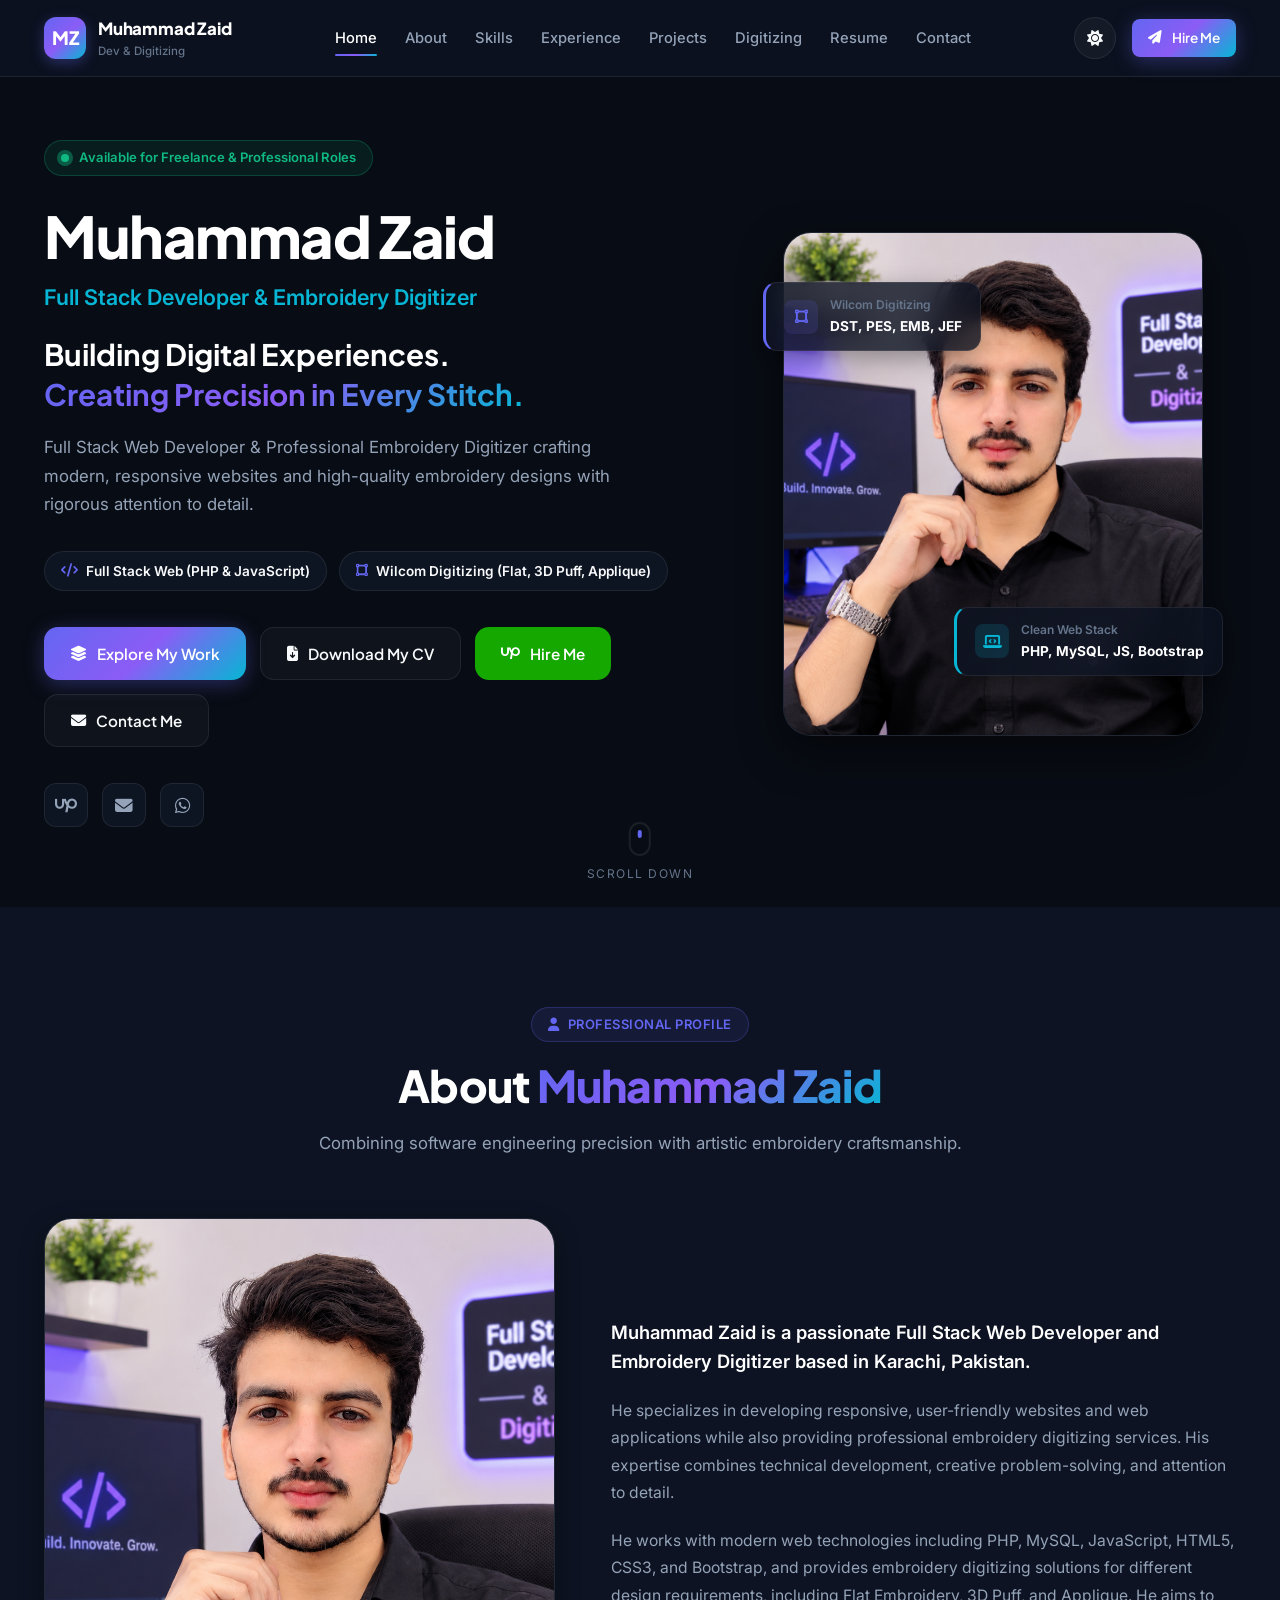
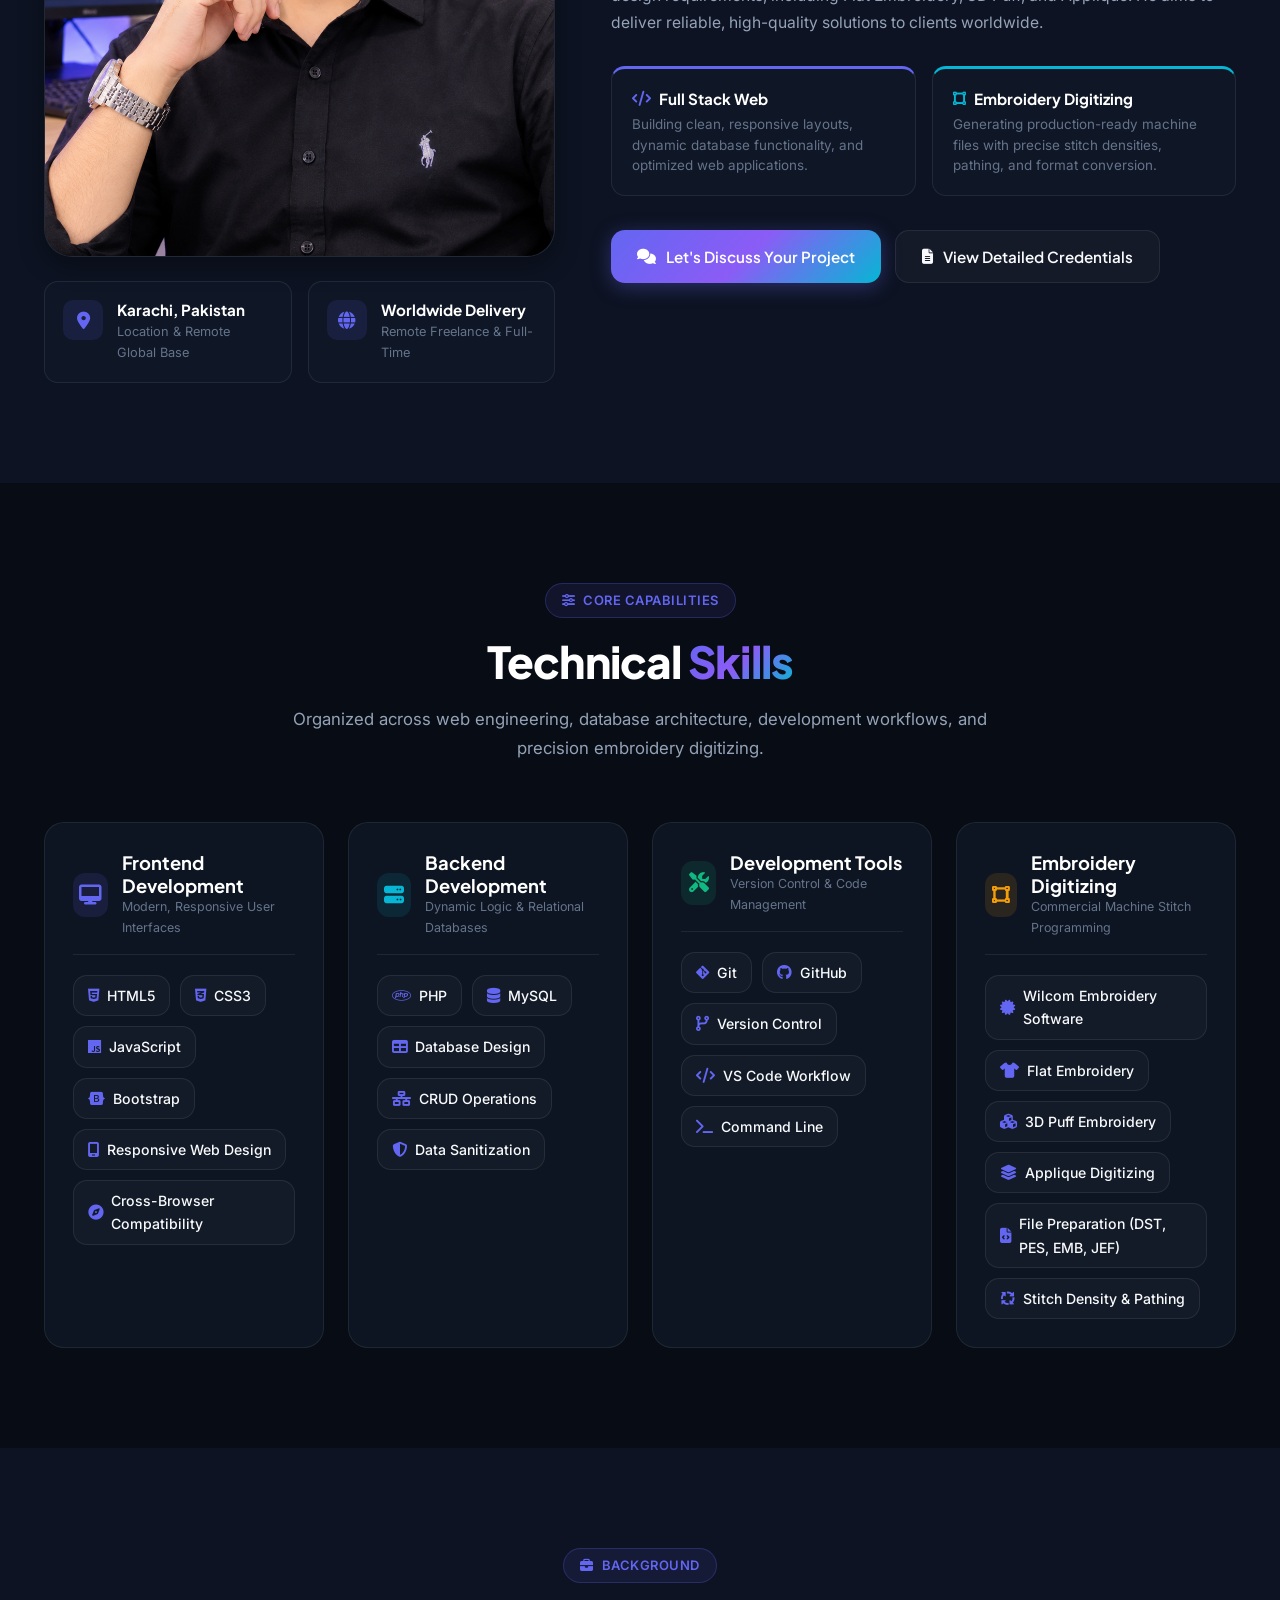
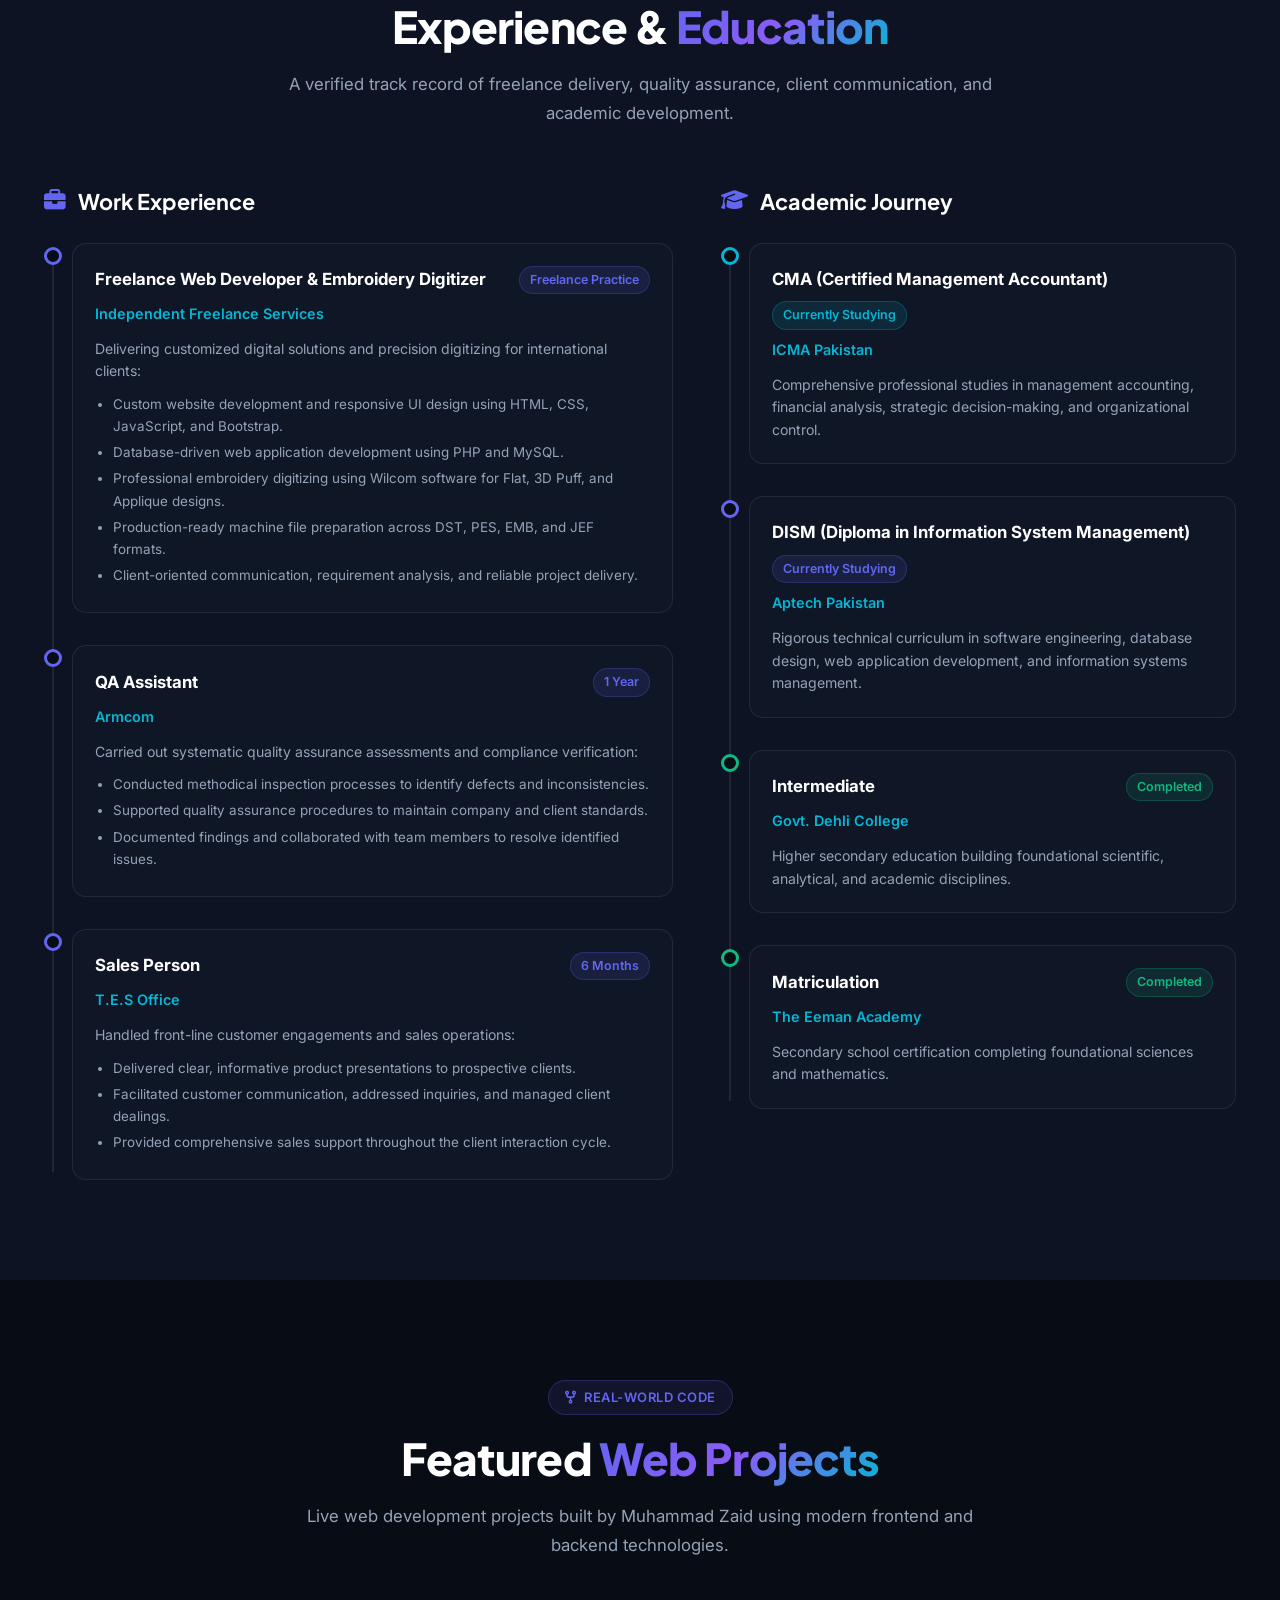
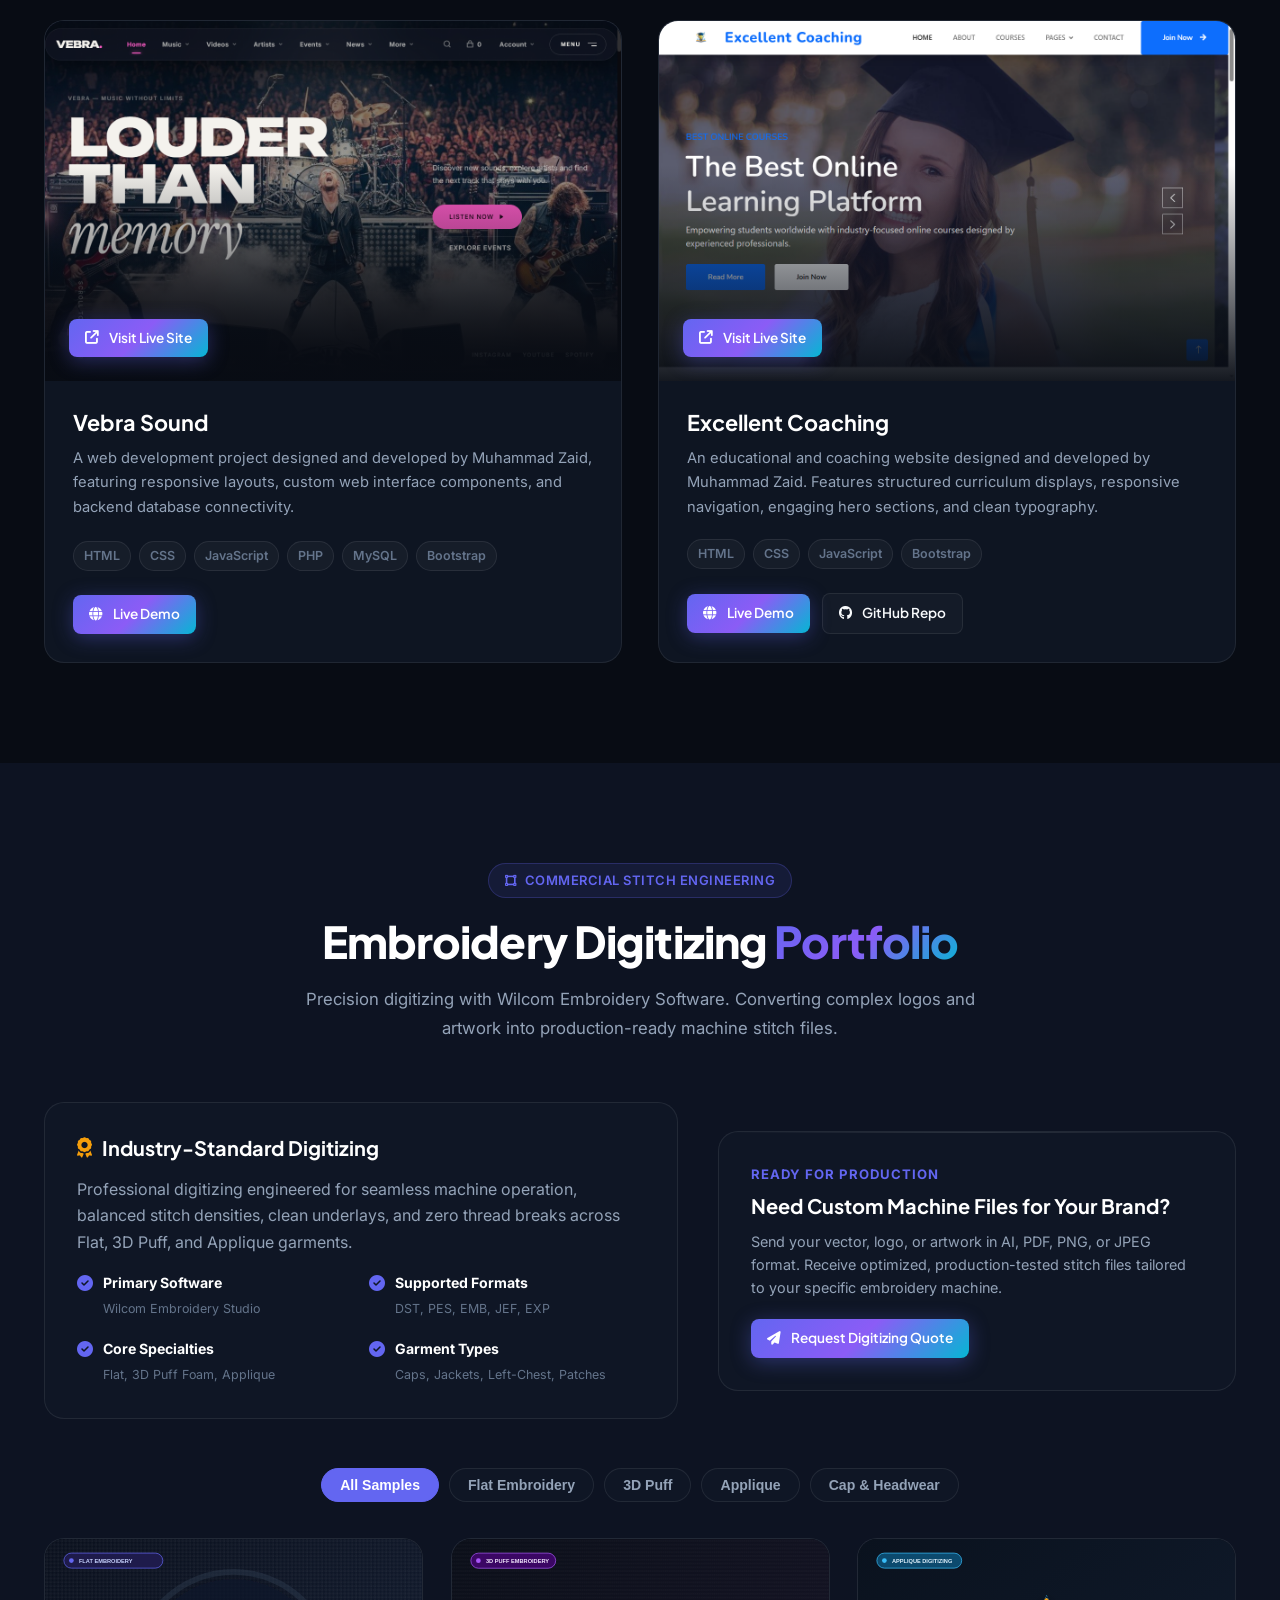
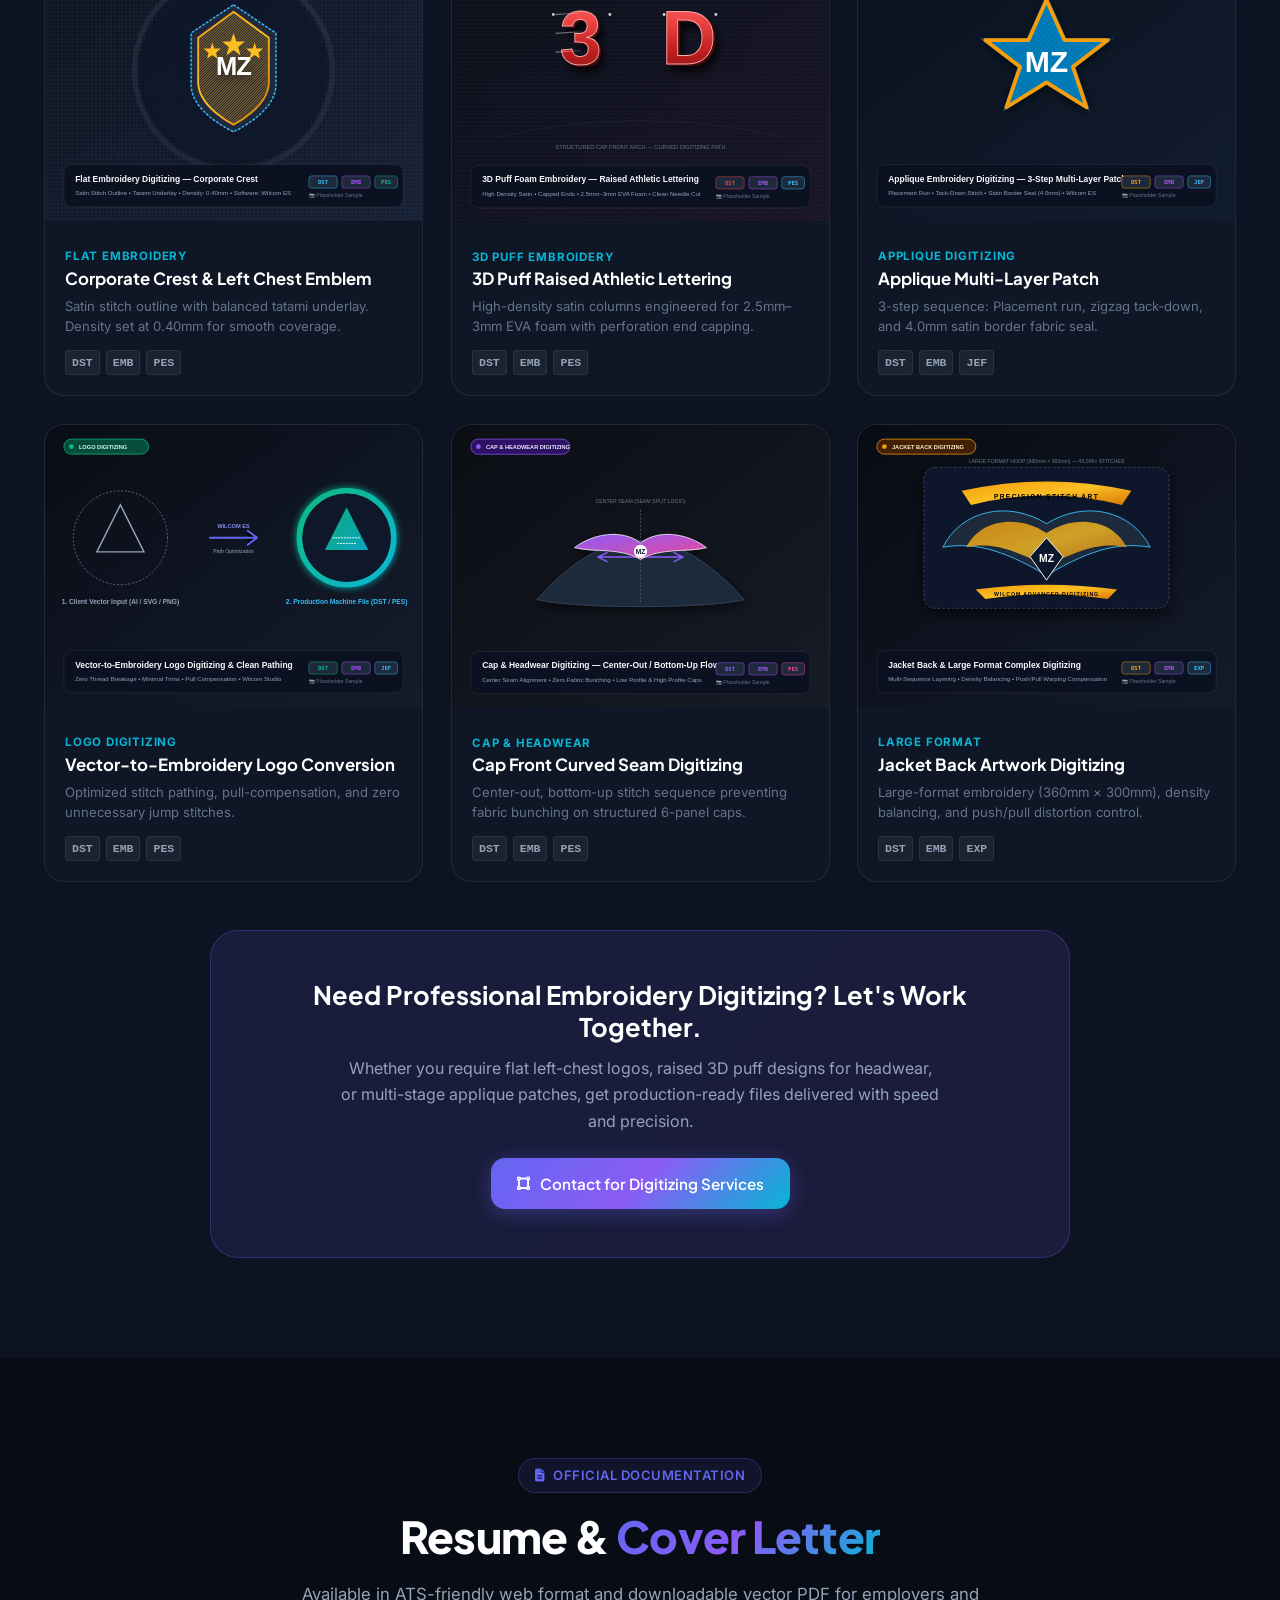
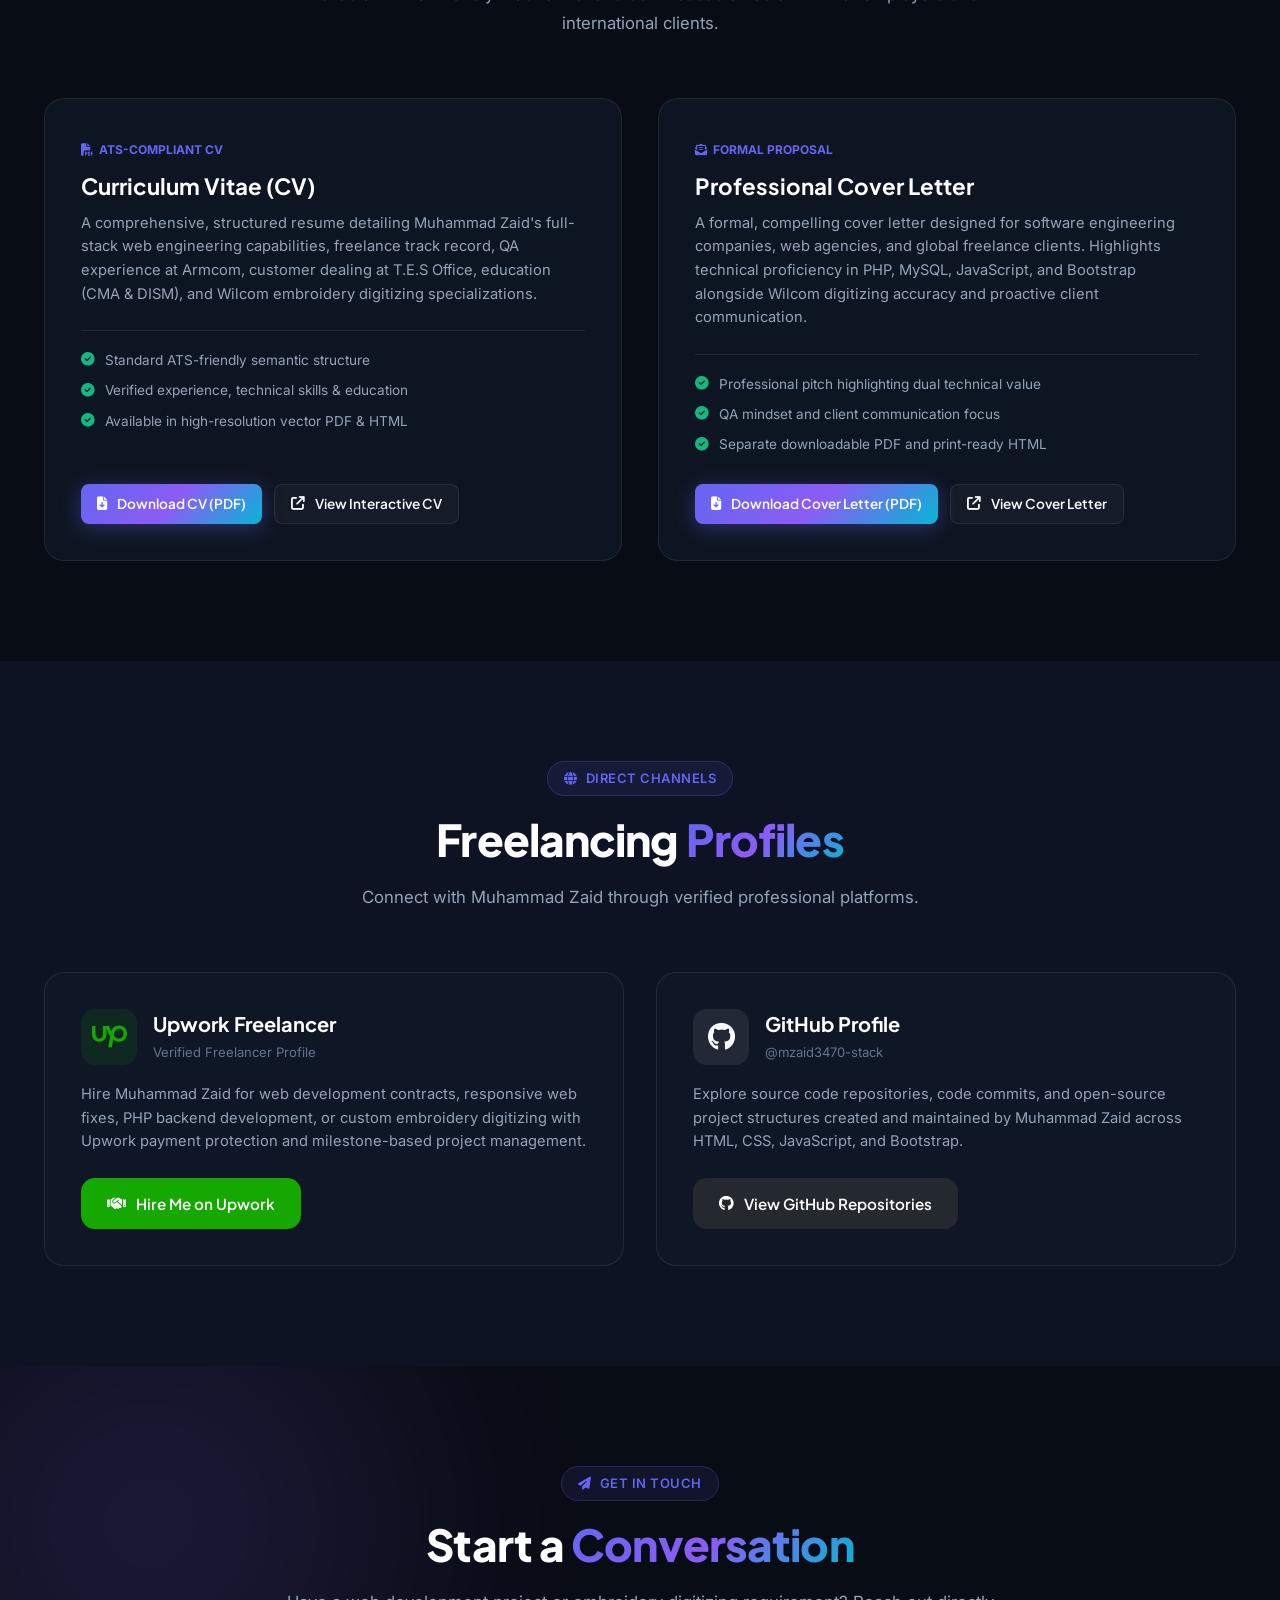
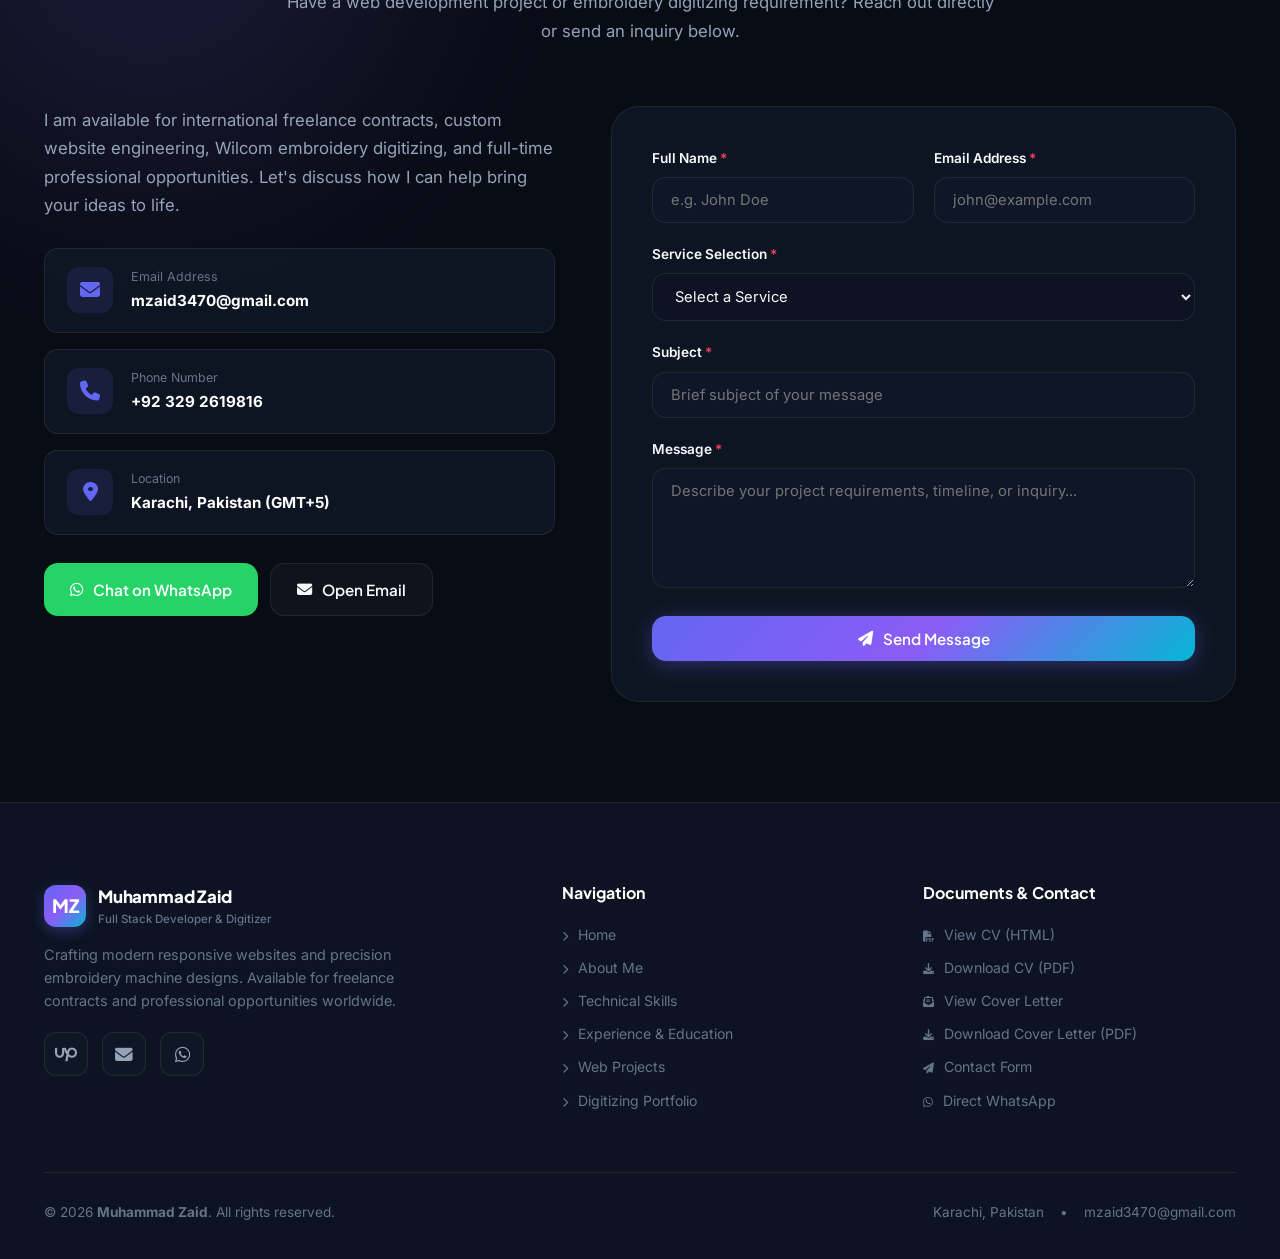
==== commit 0f6f267e: "Remove GitHub links" ====
--- a/index.html
+++ b/index.html
@@ -17,7 +17,7 @@
 
   <!-- Open Graph / Facebook -->
   <meta property="og:type" content="website">
-  <meta property="og:url" content="https://mzaid3470-stack.github.io/">
+  <meta property="og:url" content="https://muhammad-zaid-portfolio-chi.vercel.app/">
   <meta property="og:title" content="Muhammad Zaid — Full Stack Developer &amp; Professional Embroidery Digitizer">
   <meta property="og:description"
     content="Building Digital Experiences. Creating Precision in Every Stitch. Explore web development projects and professional embroidery digitizing solutions.">
@@ -25,7 +25,7 @@
 
   <!-- Twitter -->
   <meta property="twitter:card" content="summary_large_image">
-  <meta property="twitter:url" content="https://mzaid3470-stack.github.io/">
+  <meta property="twitter:url" content="https://muhammad-zaid-portfolio-chi.vercel.app/">
   <meta property="twitter:title" content="Muhammad Zaid — Full Stack Developer &amp; Professional Embroidery Digitizer">
   <meta property="twitter:description"
     content="Building Digital Experiences. Creating Precision in Every Stitch. Responsive web applications and precision embroidery digitizing.">
@@ -55,7 +55,7 @@
     "@type": "Person",
     "name": "Muhammad Zaid",
     "jobTitle": "Full Stack Developer & Embroidery Digitizer",
-    "url": "https://mzaid3470-stack.github.io/",
+    "url": "https://muhammad-zaid-portfolio-chi.vercel.app/",
     "email": "mzaid3470@gmail.com",
     "telephone": "+923292619816",
     "address": {
@@ -64,7 +64,7 @@
       "addressCountry": "Pakistan"
     },
     "sameAs": [
-      "https://github.com/mzaid3470-stack",
+      
       "https://www.upwork.com/freelancers/~01fb4c901421a1fd44?mp_source=share"
     ],
     "knowsAbout": [
@@ -689,7 +689,7 @@
               <img src="assets/images/projects/excellent-coaching.png"
                 alt="Excellent Coaching — Educational Website by Muhammad Zaid" loading="lazy">
               <div class="project-overlay">
-                <a href="https://mzaid3470-stack.github.io/E-projectZaid/" target="_blank" rel="noopener"
+                <a href="https://muhammad-zaid-portfolio-chi.vercel.app/E-projectZaid/" target="_blank" rel="noopener"
                   class="btn btn-sm btn-primary">
                   <i class="fa-solid fa-arrow-up-right-from-square"></i> Visit Live Site
                 </a>
@@ -712,7 +712,7 @@
               </div>
 
               <div class="project-actions">
-                <a href="https://mzaid3470-stack.github.io/E-projectZaid/" target="_blank" rel="noopener"
+                <a href="https://muhammad-zaid-portfolio-chi.vercel.app/E-projectZaid/" target="_blank" rel="noopener"
                   class="btn btn-primary btn-sm">
                   <i class="fa-solid fa-globe"></i> Live Demo
                 </a>
@@ -1293,10 +1293,7 @@
             contracts and professional opportunities worldwide.
           </p>
           <div class="hero-social-links">
-            <a href="https://github.com/mzaid3470-stack" target="_blank" rel="noopener" class="social-link"
-              aria-label="GitHub">
-              <i class="fa-brands fa-github"></i>
-            </a>
+          
             <a href="https://www.upwork.com/freelancers/~01fb4c901421a1fd44?mp_source=share" target="_blank"
               rel="noopener" class="social-link" aria-label="Upwork">
               <i class="fa-brands fa-upwork"></i>
